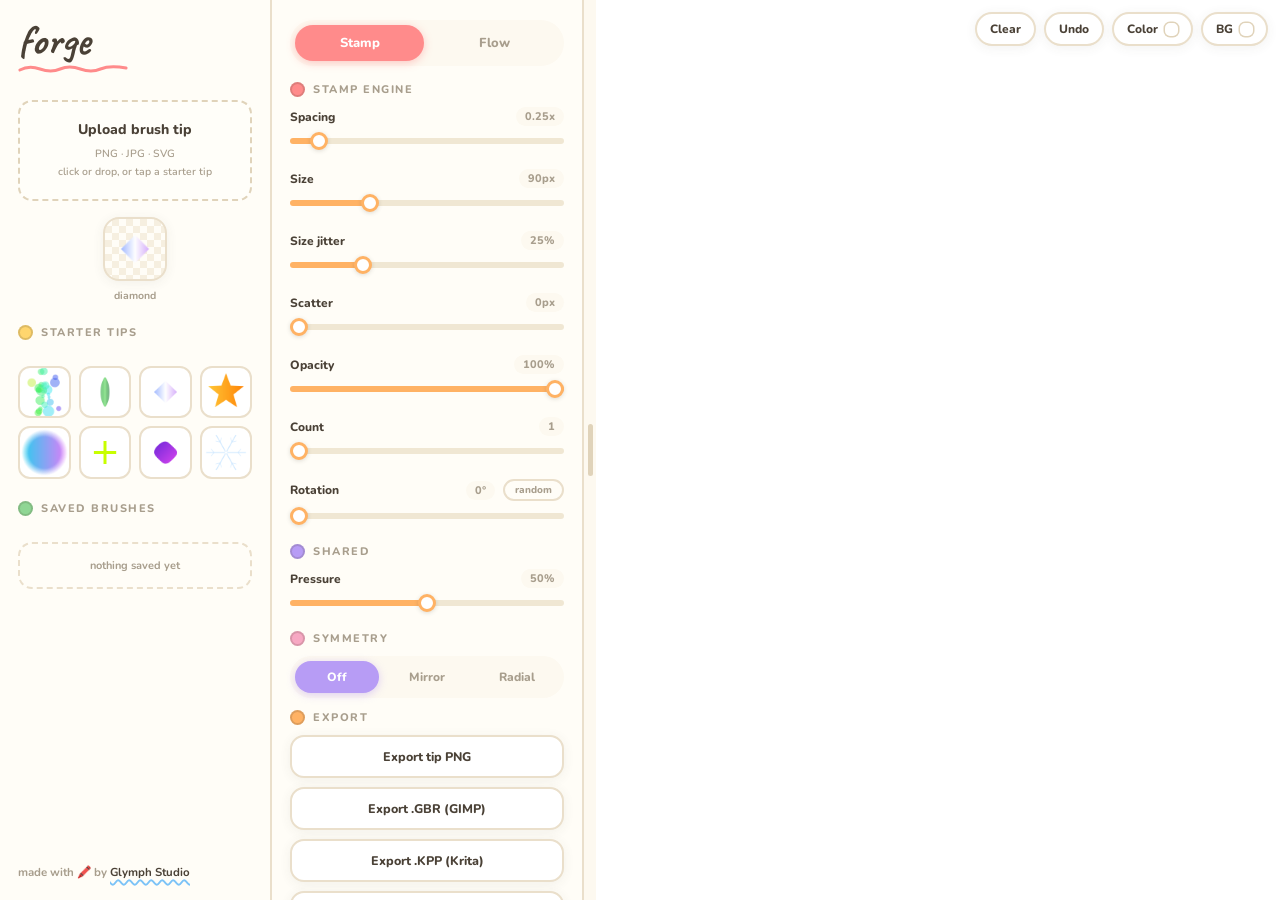
==== forge-standalone.html @ 31d6f494 "fix boot crash: two starter tips called linH with the wrong argument The diamond and star tips passe" ====
<!DOCTYPE html>
<html lang="en">
<head>
<meta charset="UTF-8">
<meta name="viewport" content="width=device-width, initial-scale=1.0">
<title>forge · turn images into brushes</title>
<meta name="description" content="Turn any image into a digital brush. Paint with its colors, test it live, export to GIMP and Krita.">
<link rel="icon" href="data:image/svg+xml,%3Csvg%20xmlns='http://www.w3.org/2000/svg'%20viewBox='0%200%2032%2032'%3E%3Crect%20width='32'%20height='32'%20rx='7'%20fill='%23ffd66e'/%3E%3Ctext%20x='16'%20y='23'%20font-family='Comic%20Sans%20MS,cursive'%20font-size='19'%20font-weight='bold'%20fill='%234a4136'%20text-anchor='middle'%3Ef%3C/text%3E%3C/svg%3E">
<link rel="preconnect" href="https://fonts.googleapis.com">
<link rel="preconnect" href="https://fonts.gstatic.com" crossorigin>
<link href="https://fonts.googleapis.com/css2?family=Caveat:wght@600;700&family=Nunito:wght@400;600;700;800&display=swap" rel="stylesheet">
<style>
/* ============================================================
   forge · style.css
   soft crayon on paper. rounded, wobbly, friendly.
   ============================================================ */

:root{
  --paper:  #fdf9f0;
  --panel:  #fffdf7;
  --line:   #eadfcb;
  --line2:  #e0d3ba;
  --ink:    #4a4136;
  --muted:  #a89e8d;

  --red:    #ff8b8b;
  --orange: #ffb264;
  --yellow: #ffd66e;
  --green:  #8fd694;
  --blue:   #7cc3f7;
  --purple: #b79cf5;
  --pink:   #f7a8c3;

  --radius: 14px;
  --shadow: 0 2px 12px rgba(74, 65, 54, .07);
}

*{ box-sizing:border-box; margin:0; padding:0; }

html{ height:100%; }

body{
  min-height:100%;
  background:var(--paper);
  color:var(--ink);
  font-family:'Nunito', ui-rounded, system-ui, -apple-system, sans-serif;
  font-size:14px;
  -webkit-font-smoothing:antialiased;
}

button{ font-family:inherit; background:none; border:none; color:inherit; cursor:pointer; }
input{ font-family:inherit; color:inherit; }

:focus-visible{ outline:2px dashed var(--red); outline-offset:2px; }

::-webkit-scrollbar{ width:10px; height:10px; }
::-webkit-scrollbar-track{ background:transparent; }
::-webkit-scrollbar-thumb{ background:var(--line2); border-radius:8px; border:2px solid var(--paper); }
::-webkit-scrollbar-thumb:hover{ background:var(--yellow); }

/* ~~~~~~~~~~~~~~~~ layout ~~~~~~~~~~~~~~~~ */

.app{
  display:flex;
  height:100vh;
  overflow:hidden;
}

.panel{ background:var(--panel); overflow-y:auto; }

.panel.left{
  flex:0 0 272px;
  padding:20px 18px;
  display:flex; flex-direction:column; gap:16px;
  border-right:2px solid var(--line);
}

.panel.mid{
  flex:0 0 312px;
  padding:20px 18px 28px;
  border-right:2px solid var(--line);
}

.panel.right{ flex:1; min-width:280px; overflow:hidden; padding:0; }

/* ~~~~~~~~~~~~~~~~ splitter (drag to resize canvas) ~~~~~~~~~~~~~~~~ */

.splitter{
  flex:0 0 12px;
  cursor:col-resize;
  background:var(--paper);
  display:flex; align-items:center; justify-content:center;
  touch-action:none;
  z-index:5;
}
.splitter span{
  width:5px; height:52px; border-radius:99px;
  background:var(--line2);
  transition:background .15s, height .15s;
}
.splitter:hover span, .splitter.dragging span{ background:var(--orange); height:74px; }
body.col-dragging{ cursor:col-resize; user-select:none; -webkit-user-select:none; }

/* ~~~~~~~~~~~~~~~~ wordmark ~~~~~~~~~~~~~~~~ */

.wordmark{
  font-family:'Caveat', 'Comic Sans MS', cursive;
  font-weight:700;
  font-size:42px;
  line-height:1;
  color:var(--ink);
  padding-bottom:10px;
}
.squiggle{ display:block; width:110px; height:10px; margin-top:2px; }

/* ~~~~~~~~~~~~~~~~ section labels ~~~~~~~~~~~~~~~~ */

.section-label{
  display:flex; align-items:center; gap:8px;
  font-size:11px; font-weight:800;
  letter-spacing:.14em; text-transform:uppercase;
  color:var(--muted);
  margin:6px 0 10px;
}
.section-label::before{
  content:"";
  width:11px; height:11px; border-radius:50%;
  border:2.5px solid rgba(74,65,54,.18);
  flex:none;
}
.dot-yellow::before{ background:var(--yellow); }
.dot-green::before{ background:var(--green); }
.dot-red::before{ background:var(--red); }
.dot-blue::before{ background:var(--blue); }
.dot-purple::before{ background:var(--purple); }
.dot-pink::before{ background:var(--pink); }
.dot-orange::before{ background:var(--orange); }

/* ~~~~~~~~~~~~~~~~ upload zone ~~~~~~~~~~~~~~~~ */

.upload-zone{
  border:2px dashed var(--line2);
  border-radius:var(--radius);
  background:#fffef9;
  padding:18px 12px;
  text-align:center;
  cursor:pointer;
  transition:border-color .15s, background .15s, transform .15s;
}
.upload-zone:hover{ border-color:var(--orange); background:#fff7ec; }
.upload-zone.dragover{ border-color:var(--red); background:#fff1ea; transform:scale(1.015); }
.uz-title{ display:block; font-weight:800; font-size:14px; }
.uz-sub{ display:block; font-size:10.5px; font-weight:600; color:var(--muted); margin-top:6px; line-height:1.7; }

/* ~~~~~~~~~~~~~~~~ tip preview ~~~~~~~~~~~~~~~~ */

.preview-block{ text-align:center; }
.tip-preview{
  width:64px; height:64px; margin:0 auto;
  border:2px solid var(--line);
  border-radius:16px;
  background:repeating-conic-gradient(#f6efe0 0% 25%, #fffdf7 0% 50%) 0 0 / 14px 14px;
  display:flex; align-items:center; justify-content:center;
  overflow:hidden;
  box-shadow:var(--shadow);
}
.tip-preview img{ width:100%; height:100%; object-fit:contain; }
.tip-name{ font-size:10.5px; font-weight:700; color:var(--muted); margin-top:7px; }

/* ~~~~~~~~~~~~~~~~ starter tips ~~~~~~~~~~~~~~~~ */

.tips-grid{ display:grid; grid-template-columns:repeat(4,1fr); gap:8px; }
.tip-thumb{
  border:2px solid var(--line);
  border-radius:12px;
  background:#fff;
  padding:0;
  aspect-ratio:1;
  overflow:hidden;
  transition:transform .15s, border-color .15s, box-shadow .15s;
}
.tip-thumb img{ width:100%; height:100%; display:block; pointer-events:none; }
.tip-thumb:hover{ transform:rotate(-3deg) scale(1.06); box-shadow:var(--shadow); }
.tip-thumb:nth-child(8n+1):hover{ border-color:var(--red); }
.tip-thumb:nth-child(8n+2):hover{ border-color:var(--orange); }
.tip-thumb:nth-child(8n+3):hover{ border-color:var(--yellow); }
.tip-thumb:nth-child(8n+4):hover{ border-color:var(--green); }
.tip-thumb:nth-child(8n+5):hover{ border-color:var(--blue); }
.tip-thumb:nth-child(8n+6):hover{ border-color:var(--purple); }
.tip-thumb:nth-child(8n+7):hover{ border-color:var(--pink); }
.tip-thumb:nth-child(8n+8):hover{ border-color:var(--red); }
.tip-thumb:active{ cursor:grabbing; transform:scale(.96); }

/* ~~~~~~~~~~~~~~~~ saved brushes ~~~~~~~~~~~~~~~~ */

.saved-list{ display:flex; flex-direction:column; gap:7px; }
.saved-list .empty{
  border:2px dashed var(--line);
  border-radius:var(--radius);
  padding:14px 10px;
  text-align:center;
  font-size:11px; font-weight:700; color:var(--muted);
}
.saved-row{
  display:flex; align-items:center; gap:4px;
  background:#fff;
  border:2px solid var(--line);
  border-radius:12px;
  padding:7px 9px;
}
.saved-row .name{
  flex:1; font-size:12px; font-weight:700;
  white-space:nowrap; overflow:hidden; text-overflow:ellipsis;
}
.icon-btn{ color:var(--muted); font-size:14px; line-height:1; padding:2px 4px; border-radius:6px; transition:color .15s; }
.icon-btn:hover{ color:var(--blue); }
.icon-btn svg{ display:block; }

/* ~~~~~~~~~~~~~~~~ credit ~~~~~~~~~~~~~~~~ */

.credit{
  margin-top:auto; padding-top:14px;
  font-size:11.5px; font-weight:700; color:var(--muted);
}
.credit a{ color:var(--ink); text-decoration:underline wavy var(--blue) 1.5px; text-underline-offset:3px; }
.credit a:hover{ color:var(--blue); }

/* ~~~~~~~~~~~~~~~~ sliders ~~~~~~~~~~~~~~~~ */

.group{ margin-bottom:6px; }
.row{ margin-bottom:14px; }
.row-top{
  display:flex; justify-content:space-between; align-items:center;
  font-size:12px; font-weight:800; color:var(--ink);
  margin-bottom:6px;
}
.row-top .val{
  font-size:11px; font-weight:800; color:var(--muted);
  background:var(--paper);
  border-radius:99px;
  padding:2px 9px;
}

input[type=range]{
  -webkit-appearance:none; appearance:none;
  width:100%; height:18px;
  background:transparent; cursor:pointer;
  --fill:50%;
}
input[type=range]::-webkit-slider-runnable-track{
  height:6px; border-radius:99px;
  background:linear-gradient(to right, var(--orange) var(--fill), #f0e7d3 var(--fill));
}
input[type=range]::-webkit-slider-thumb{
  -webkit-appearance:none; appearance:none;
  width:18px; height:18px; border-radius:50%;
  background:#fff;
  border:3px solid var(--orange);
  box-shadow:0 1px 4px rgba(74,65,54,.18);
  margin-top:-6px;
  transition:transform .1s;
}
input[type=range]::-webkit-slider-thumb:hover{ transform:scale(1.15); }
input[type=range]::-moz-range-track{ height:6px; border-radius:99px; background:#f0e7d3; }
input[type=range]::-moz-range-progress{ height:6px; border-radius:99px; background:var(--orange); }
input[type=range]::-moz-range-thumb{
  width:14px; height:14px; border-radius:50%;
  background:#fff; border:3px solid var(--orange);
  box-shadow:0 1px 4px rgba(74,65,54,.18);
}
input[type=range]:disabled{ opacity:.4; cursor:default; }

.mini-toggle{
  font-size:10px; font-weight:800;
  color:var(--muted);
  border:2px solid var(--line);
  border-radius:99px;
  padding:2px 10px;
  transition:all .15s;
}
.mini-toggle:hover{ border-color:var(--orange); color:var(--ink); }
.mini-toggle.active{ color:#fff; background:var(--orange); border-color:var(--orange); }

/* ~~~~~~~~~~~~~~~~ segmented controls ~~~~~~~~~~~~~~~~ */

.mode-seg{
  display:flex; gap:6px;
  background:var(--paper);
  border-radius:99px;
  padding:5px;
  margin-bottom:16px;
}
.mode-seg button{
  flex:1; padding:9px 0;
  font-size:13px; font-weight:800;
  color:var(--muted);
  border-radius:99px;
  transition:all .15s;
}
.mode-seg button.active[data-mode-btn="stamp"]{ background:var(--red); color:#fff; box-shadow:0 2px 8px rgba(255,139,139,.45); }
.mode-seg button.active[data-mode-btn="flow"]{ background:var(--blue); color:#fff; box-shadow:0 2px 8px rgba(124,195,247,.45); }
.mode-seg button:not(.active):hover{ color:var(--ink); }

.seg{ display:flex; gap:6px; background:var(--paper); border-radius:99px; padding:5px; margin-bottom:12px; }
.seg button{
  flex:1; padding:8px 0;
  font-size:12px; font-weight:800;
  color:var(--muted); border-radius:99px;
  transition:all .15s;
}
.seg button.active{ background:var(--purple); color:#fff; box-shadow:0 2px 8px rgba(183,156,245,.45); }
.seg button:not(.active):hover{ color:var(--ink); }

.mode-seg.mini{ margin:0; padding:3px; gap:3px; }
.mode-seg.mini button{ padding:6px 12px; font-size:11.5px; flex:none; }
.bar-spacer{ flex:1; }

/* ~~~~~~~~~~~~~~~~ buttons ~~~~~~~~~~~~~~~~ */

.btn{
  display:block; width:100%;
  background:#fff;
  border:2px solid var(--line);
  border-radius:var(--radius);
  color:var(--ink);
  font-size:12.5px; font-weight:800;
  padding:11px 12px;
  margin-bottom:9px;
  text-align:center;
  box-shadow:var(--shadow);
  transition:transform .12s, border-color .15s, background .15s;
}
.btn:hover{ transform:translateY(-1px); border-color:var(--yellow); background:#fffbee; }
.btn:active{ transform:translateY(0) scale(.985); }
.btn.primary{
  background:var(--blue);
  border-color:var(--blue);
  color:#fff;
  box-shadow:0 3px 12px rgba(124,195,247,.5);
}
.btn.primary:hover{ background:#5db4f5; border-color:#5db4f5; }

/* ~~~~~~~~~~~~~~~~ flow palette strip ~~~~~~~~~~~~~~~~ */

.palette-wrap{ margin-bottom:14px; }
.palette-strip{
  display:block; width:100%; height:14px;
  border-radius:99px;
  border:2px solid var(--line);
}
.palette-hint{ font-size:10.5px; font-weight:600; color:var(--muted); margin-top:7px; line-height:1.6; }

/* ~~~~~~~~~~~~~~~~ canvas ~~~~~~~~~~~~~~~~ */

.canvas-wrap{ position:relative; width:100%; height:100%; background:#ffffff; overflow:hidden; }
.canvas-wrap canvas{
  position:absolute; inset:0; width:100%; height:100%;
  touch-action:none;
  cursor:url("data:image/svg+xml,%3Csvg%20xmlns='http://www.w3.org/2000/svg'%20width='21'%20height='21'%3E%3Cpath%20d='M10.5%200v6.5M10.5%2014.5V21M0%2010.5h6.5M14.5%2010.5H21'%20stroke='%234a4136'%20stroke-width='1.4'%20stroke-linecap='round'/%3E%3Ccircle%20cx='10.5'%20cy='10.5'%20r='1.1'%20fill='%23ff8b8b'/%3E%3C/svg%3E") 10 10, crosshair;
}

.brush-ring{
  position:absolute;
  border:2px solid var(--blue);
  border-radius:50%;
  pointer-events:none;
  display:none;
  transform:translate(-50%,-50%);
  box-shadow:0 0 0 2px rgba(255,255,255,.55), inset 0 0 0 1px rgba(255,255,255,.55);
  z-index:3;
}

.canvas-topbar{
  position:absolute; top:12px; right:12px; left:12px;
  display:flex; align-items:center; gap:8px;
  flex-wrap:wrap;
  z-index:5;
  pointer-events:none;
}
.canvas-topbar > *{ pointer-events:auto; }

.tbtn{
  display:flex; align-items:center; gap:7px; position:relative;
  background:#fff;
  border:2px solid var(--line);
  border-radius:99px;
  color:var(--ink);
  font-size:12px; font-weight:800;
  padding:7px 13px;
  box-shadow:var(--shadow);
  transition:transform .12s, border-color .15s;
}
.tbtn:hover{ transform:translateY(-1px); border-color:var(--green); }
.tbtn .swatch{
  width:13px; height:13px;
  border-radius:5px;
  border:2px solid #fff;
  box-shadow:0 0 0 1.5px var(--line2);
  display:inline-block; background:#fff;
}
.tbtn input[type=color]{
  position:absolute; left:0; top:0; width:1px; height:1px;
  opacity:0; pointer-events:none; border:0; padding:0;
}

.toast{
  position:absolute; bottom:16px; left:50%;
  transform:translateX(-50%) translateY(4px);
  background:#e8f6e8;
  border:2px solid var(--green);
  color:#2f6b39;
  font-size:12px; font-weight:800;
  padding:9px 18px;
  border-radius:99px;
  box-shadow:var(--shadow);
  opacity:0;
  transition:opacity .25s, transform .25s;
  pointer-events:none;
  z-index:6;
  white-space:nowrap; max-width:92%;
  overflow:hidden; text-overflow:ellipsis;
}
.toast.show{ opacity:1; transform:translateX(-50%) translateY(0); }

/* ~~~~~~~~~~~~~~~~ share modal ~~~~~~~~~~~~~~~~ */

.modal-overlay{
  display:none; position:fixed; inset:0;
  background:rgba(74,65,54,.35);
  z-index:60;
  align-items:center; justify-content:center;
  padding:16px;
}
.modal-overlay.open{ display:flex; }
.modal{
  width:560px; max-width:100%;
  background:var(--panel);
  border:2px solid var(--line);
  border-radius:20px;
  padding:24px;
  box-shadow:0 18px 60px rgba(74,65,54,.25);
}
.modal-title{
  font-family:'Caveat','Comic Sans MS',cursive;
  font-size:30px; font-weight:700;
  margin-bottom:12px;
}
.modal input{
  width:100%;
  background:var(--paper);
  border:2px solid var(--line);
  border-radius:12px;
  font-size:12px; font-weight:600;
  padding:11px 12px;
  user-select:all;
}
.modal-hint{ font-size:11.5px; font-weight:600; color:var(--muted); margin-top:10px; line-height:1.7; }
.modal-actions{ display:flex; gap:9px; margin-top:14px; }
.modal-actions .btn{ margin-bottom:0; }

/* ~~~~~~~~~~~~~~~~ boot warning ~~~~~~~~~~~~~~~~ */

.boot-warning{
  display:none;
  position:fixed; left:50%; bottom:18px;
  transform:translateX(-50%);
  width:min(520px, calc(100vw - 32px));
  background:#fff4e5;
  border:2px solid var(--orange);
  border-radius:16px;
  color:#7a5230;
  font-size:12.5px; font-weight:700;
  line-height:1.7;
  padding:14px 18px;
  z-index:100;
  box-shadow:0 10px 30px rgba(74,65,54,.2);
}

/* ~~~~~~~~~~~~~~~~ mode / symmetry visibility ~~~~~~~~~~~~~~~~ */

.only-flow, .only-radial{ display:none; }
body[data-mode="flow"]  .only-stamp{ display:none; }
body[data-mode="flow"]  .only-flow{ display:block; }
body[data-sym="radial"] .only-radial{ display:block; }

.mode-seg.desktop-only{ display:flex; }
.mode-seg.mini{ display:none; }

/* ~~~~~~~~~~~~~~~~ phone + tablet ~~~~~~~~~~~~~~~~ */

@media (max-width: 960px){

  html, body{ overflow:auto; height:auto; }

  .app{
    display:flex; flex-direction:column;
    height:auto; overflow:visible;
  }

  /* canvas first, sticky, always reachable */
  .panel.right{
    order:1;
    position:sticky; top:0;
    height:54vh; min-height:320px;
    z-index:20;
    border-bottom:2px solid var(--line);
    background:var(--panel);
  }
  .splitter{ display:none; }
  .panel.left{ order:2; flex:none; width:auto; border-right:none; }
  .panel.mid{ order:3; flex:none; width:auto; border-right:none; border-top:2px solid var(--line); }

  .wordmark{ font-size:34px; padding-bottom:8px; }
  .credit{ margin-top:6px; padding:18px 0 6px; }

  .mode-seg.mini{ display:flex; }

  .tips-grid{ grid-template-columns:repeat(8, 1fr); }
  .tips-grid .tip-thumb:nth-child(n+9){ display:none; }

  .canvas-topbar{ left:10px; right:10px; top:10px; gap:6px; }
  .tbtn{ padding:6px 11px; font-size:11.5px; }
  .mode-seg.mini button{ padding:5px 10px; font-size:11px; }
}

@media (max-width: 480px){
  .tips-grid{ grid-template-columns:repeat(4, 1fr); }
  .tips-grid .tip-thumb:nth-child(n+9){ display:block; }
  .tbtn{ padding:6px 9px; }
  .tbtn .swatch{ width:11px; height:11px; }
}

/* phones: sticky canvas + scrolling tools underneath.
   drag from the little handle between the panels to make
   the canvas wider or narrower on desktop. */
/

</style>
</head>
<body data-mode="stamp" data-sym="off">

<div class="app" id="app">

  <!-- ~~~~~~~~~~ left: source material ~~~~~~~~~~ -->
  <aside class="panel left">
    <header class="wordmark">
      forge
      <svg class="squiggle" viewBox="0 0 120 10" preserveAspectRatio="none" aria-hidden="true">
        <path d="M2 6 Q 12 1, 24 5 T 46 5 T 68 5 T 90 5 T 118 4" fill="none" stroke="var(--red)" stroke-width="3" stroke-linecap="round"/>
      </svg>
    </header>

    <div class="upload-zone" id="uploadZone" role="button" tabindex="0" aria-label="Upload brush tip image">
      <span class="uz-title">Upload brush tip</span>
      <span class="uz-sub">PNG · JPG · SVG<br>click or drop, or tap a starter tip</span>
    </div>
    <input type="file" id="fileInput" accept=".png,.jpg,.jpeg,.svg,image/png,image/jpeg,image/svg+xml" hidden>

    <div class="preview-block">
      <div class="tip-preview"><img id="tipPreviewImg" alt="brush tip preview"></div>
      <div class="tip-name" id="tipNameLabel">no tip yet</div>
    </div>

    <div class="section-label dot-yellow">Starter tips</div>
    <div class="tips-grid" id="tipsGrid"></div>

    <div class="section-label dot-green">Saved brushes</div>
    <div class="saved-list" id="savedList"></div>

    <footer class="credit">
      made with <span aria-hidden="true">🖍️</span> by
      <a href="https://github.com/Glymph-Studio" target="_blank" rel="noopener">Glymph Studio</a>
    </footer>
  </aside>

  <!-- ~~~~~~~~~~ middle: brush settings ~~~~~~~~~~ -->
  <section class="panel mid">
    <div class="mode-seg" role="group" aria-label="Brush mode">
      <button data-mode-btn="stamp" class="active">Stamp</button>
      <button data-mode-btn="flow">Flow</button>
    </div>

    <div class="section-label dot-red only-stamp">Stamp engine</div>
    <div id="groupStamp" class="group only-stamp"></div>

    <div class="only-flow">
      <div class="section-label dot-blue">Flow engine</div>
      <div class="palette-wrap">
        <canvas id="paletteStrip" class="palette-strip" width="256" height="12"></canvas>
        <div class="palette-hint">colors from your tip, in order, smeared as you draw</div>
      </div>
      <div id="groupFlow" class="group"></div>
    </div>

    <div class="section-label dot-purple">Shared</div>
    <div id="groupShared" class="group"></div>

    <div class="section-label dot-pink">Symmetry</div>
    <div class="seg sym-seg" role="group" aria-label="Symmetry">
      <button data-sym="off" class="active">Off</button>
      <button data-sym="mirror">Mirror</button>
      <button data-sym="radial">Radial</button>
    </div>
    <div id="groupRadial" class="group only-radial"></div>

    <div class="section-label dot-orange">Export</div>
    <button class="btn" id="exportTipPng">Export tip PNG</button>
    <button class="btn" id="exportGbr">Export .GBR (GIMP)</button>
    <button class="btn" id="exportKpp">Export .KPP (Krita)</button>
    <button class="btn" id="exportCanvasPng">Export canvas PNG</button>

    <button class="btn primary" id="shareBtn">Share this brush ↗</button>
  </section>

  <!-- ~~~~~~~~~~ drag to resize the canvas ~~~~~~~~~~ -->
  <div class="splitter" id="splitter" title="Drag to resize the canvas" aria-hidden="true"><span></span></div>

  <!-- ~~~~~~~~~~ right: the canvas ~~~~~~~~~~ -->
  <section class="panel right" id="canvasPanel">
    <div class="canvas-wrap" id="canvasWrap">
      <canvas id="canvas"></canvas>
      <div class="brush-ring" id="brushRing"></div>

      <div class="canvas-topbar">
        <div class="mode-seg mini" role="group" aria-label="Brush mode">
          <button data-mode-btn="stamp" class="active">Stamp</button>
          <button data-mode-btn="flow">Flow</button>
        </div>
        <span class="bar-spacer"></span>
        <button class="tbtn" id="clearBtn" title="Wipe the canvas">Clear</button>
        <button class="tbtn" id="undoBtn" title="Undo (Ctrl+Z)">Undo</button>
        <label class="tbtn" title="Stamp tint color">
          Color<span class="swatch" id="colorSwatch"></span>
          <input type="color" id="colorInput" value="#ffffff">
        </label>
        <label class="tbtn" title="Canvas background">
          BG<span class="swatch" id="bgSwatch"></span>
          <input type="color" id="bgInput" value="#ffffff">
        </label>
      </div>

      <div class="toast" id="toast"></div>
    </div>
  </section>

</div>

<!-- ~~~~~~~~~~ share modal ~~~~~~~~~~ -->
<div class="modal-overlay" id="shareModal">
  <div class="modal">
    <div class="modal-title">Share this brush</div>
    <input type="text" id="shareUrlInput" readonly spellcheck="false">
    <div class="modal-hint">The whole brush, tip image and settings included, lives inside this link. Anyone who opens it gets your brush. No account, no upload.</div>
    <div class="modal-actions">
      <button class="btn primary" id="shareCopyBtn">Copy link</button>
      <button class="btn" id="shareCloseBtn">Close</button>
    </div>
  </div>
</div>

<!-- shown only if the scripts below fail to load (sandboxed previews block them) -->
<div class="boot-warning" id="bootWarning">
  forge could not fully load here. If you are viewing a locked preview, download the
  folder and open <b>index.html</b> in your browser, or serve it with
  <b>python3 -m http.server</b>.
</div>
<noscript>
  <div class="boot-warning">forge needs JavaScript to draw. Please enable it and reload.</div>
</noscript>

<script>
window.__forgeError = null;
window.addEventListener('error', function (e) {
  if (!window.__forgeError) {
    window.__forgeError = (e.message || 'unknown error') +
      (e.filename ? '  (' + e.filename.split('/').pop() + ':' + (e.lineno || '?') + ')' : '');
  }
});
</script>
<script>
/* ~~~ js/state.js ~~~ */
/* ============================================================
   forge · state.js · shared state + tiny helpers
   ============================================================ */

window.Forge = window.Forge || {};

Forge.state = {
  mode: 'stamp',

  // stamp engine
  spacing: 0.25,        // ratio of tip size
  size: 90,             // px
  sizeJitter: 0.25,     // 0 to 1
  scatter: 0,           // px (stamp)
  rotation: 0,          // degrees
  rotationRandom: false,
  opacity: 1.0,
  count: 1,

  // flow engine
  flowSize: 64,         // px (smear dot size)
  flowSpeed: 1.0,       // color cycle speed per px traveled
  smoothing: 0.85,      // lerp between sampled colors
  flowScatter: 0,       // px (flow)
  flowOpacity: 0.9,

  // shared
  pressureSens: 0.5,    // how much speed affects size and opacity
  symmetryMode: 'off',  // off | mirror | radial
  symmetryCount: 6,

  // runtime
  color: '#ffffff',     // stamp tint (multiply)
  bg: '#ffffff',        // paper white
  tipName: 'diamond',
  tipCanvas: null,      // normalized 256x256 canvas
  MAX_SPEED: 3.0        // px/ms treated as full speed
};

Forge.clamp = (v, a, b) => Math.min(b, Math.max(a, v));
Forge.lerp  = (a, b, t) => a + (b - a) * t;

Forge.slug = s =>
  String(s || 'brush').toLowerCase().replace(/[^a-z0-9]+/g, '-').replace(/^-+|-+$/g, '') || 'brush';

</script>
<script>
/* ~~~ js/starter-tips.js ~~~ */
/* ============================================================
   forge · starter-tips.js · eight tips drawn in code
   Each is a 128x128 canvas. Colors are laid out so Flow mode has
   interesting palettes out of the box.
   ============================================================ */

Forge.StarterTips = (function () {
  const S = 128, C = 64;
  const tips = [];

  function make(id, name, draw) {
    const c = document.createElement('canvas');
    c.width = S; c.height = S;
    const x = c.getContext('2d');
    draw(x);
    tips.push({ id, name, canvas: c });
  }

  function linH(x, stops) {
    if (!x || typeof x.createLinearGradient !== 'function') {
      console.warn('linH got a bad context, using a flat color instead');
      return '#ffd66e';
    }
    const grad = x.createLinearGradient(0, 0, S, 0);
    for (const [o, col] of stops) grad.addColorStop(o, col);
    return grad;
  }

  /* splat · 20 to 35 random circles (r 2 to 15) within 60px of center, half opacity.
     Hue follows x-position so the flow palette sweeps through the spectrum. */
  make('splat', 'Splatter', x => {
    const n = 20 + Math.floor(Math.random() * 16);
    for (let i = 0; i < n; i++) {
      const a = Math.random() * Math.PI * 2;
      const rr = Math.random() * 60;
      const px = C + Math.cos(a) * rr;
      const py = C + Math.sin(a) * rr;
      x.globalAlpha = 0.5;
      x.fillStyle = `hsl(${Math.round((px / S) * 320)} 85% 60%)`;
      x.beginPath();
      x.arc(px, py, 2 + Math.random() * 13, 0, Math.PI * 2);
      x.fill();
    }
    x.globalAlpha = 1;
  });

  /* leaf · 30x80 ellipse, pointed via beziers, transparency gradient center to edge */
  make('leaf', 'Leaf', x => {
    const g = x.createLinearGradient(C - 15, 0, C + 15, 0);
    g.addColorStop(0,   'rgba(46,160,67,0.55)');
    g.addColorStop(0.5, 'rgba(130,225,130,0.95)');
    g.addColorStop(1,   'rgba(20,110,50,0.55)');
    x.fillStyle = g;
    x.beginPath();
    x.moveTo(C, 24);
    x.bezierCurveTo(C + 16, 40, C + 16, 88, C, 104);
    x.bezierCurveTo(C - 16, 88, C - 16, 40, C, 24);
    x.fill();
    x.strokeStyle = 'rgba(255,255,255,0.25)';
    x.lineWidth = 1.5;
    x.beginPath(); x.moveTo(C, 30); x.lineTo(C, 98); x.stroke();
  });

  /* diamond · rotated square, 60px across, blue to white to purple */
  make('diamond', 'Diamond', x => {
    x.fillStyle = linH(x, [[0, '#3b6cff'], [0.5, '#ffffff'], [1, '#a855f7']]);
    x.beginPath();
    x.moveTo(C, C - 30); x.lineTo(C + 30, C);
    x.lineTo(C, C + 30); x.lineTo(C - 30, C);
    x.closePath(); x.fill();
  });

  /* star · 5 point, 50px outer radius, amber */
  make('star', 'Star', x => {
    x.fillStyle = linH(x, [[0, '#ffd23f'], [1, '#ff7a00']]);
    const outer = 50, inner = 21;
    x.beginPath();
    for (let i = 0; i < 10; i++) {
      const r = i % 2 === 0 ? outer : inner;
      const a = -Math.PI / 2 + i * Math.PI / 5;
      const px = C + Math.cos(a) * r, py = C + Math.sin(a) * r;
      i === 0 ? x.moveTo(px, py) : x.lineTo(px, py);
    }
    x.closePath(); x.fill();
  });

  /* circle · soft center fading to 0 opacity at 60px radius, teal to pink */
  make('circle', 'Soft Circle', x => {
    x.fillStyle = linH(x, [[0, '#22d3ee'], [1, '#e879f9']]);
    x.beginPath(); x.arc(C, C, 60, 0, Math.PI * 2); x.fill();
    x.globalCompositeOperation = 'destination-in';
    const m = x.createRadialGradient(C, C, 18, C, C, 60);
    m.addColorStop(0, 'rgba(0,0,0,1)');
    m.addColorStop(0.55, 'rgba(0,0,0,1)');
    m.addColorStop(1, 'rgba(0,0,0,0)');
    x.fillStyle = m;
    x.beginPath(); x.arc(C, C, 60, 0, Math.PI * 2); x.fill();
    x.globalCompositeOperation = 'source-over';
  });

  /* cross · two 8px thick bars, 60px long, brand lime */
  make('cross', 'Cross Mark', x => {
    x.fillStyle = '#c8ff00';
    x.fillRect(C - 30, C - 4, 60, 8);
    x.fillRect(C - 4, C - 30, 8, 60);
  });

  /* blob · organic closed bezier, roughly 70px across, indigo to magenta */
  make('blob', 'Ink Blob', x => {
    const radii = [34, 28, 36, 27, 33, 30, 35, 26];
    const n = radii.length;
    const pts = radii.map((r, i) => {
      const a = (i / n) * Math.PI * 2;
      return [C + Math.cos(a) * r, C + Math.sin(a) * r * 0.92];
    });
    const g = x.createLinearGradient(C - 30, C - 30, C + 30, C + 30);
    g.addColorStop(0, '#6d28d9');
    g.addColorStop(1, '#d946ef');
    x.fillStyle = g;
    x.beginPath();
    const mx = (pts[n - 1][0] + pts[0][0]) / 2, my = (pts[n - 1][1] + pts[0][1]) / 2;
    x.moveTo(mx, my);
    for (let i = 0; i < n; i++) {
      const p = pts[i], q = pts[(i + 1) % n];
      x.quadraticCurveTo(p[0], p[1], (p[0] + q[0]) / 2, (p[1] + q[1]) / 2);
    }
    x.closePath(); x.fill();
  });

  /* crystal · six thin lines radiating from center, small snowflake branches */
  make('crystal', 'Crystal', x => {
    x.strokeStyle = '#cfe8ff';
    x.lineCap = 'round';
    for (let i = 0; i < 6; i++) {
      const a = i * Math.PI / 3;
      const dx = Math.cos(a), dy = Math.sin(a);
      const len = 52;
      x.lineWidth = 2.5;
      x.beginPath(); x.moveTo(C, C); x.lineTo(C + dx * len, C + dy * len); x.stroke();
      x.lineWidth = 1.4;
      const bx = C + dx * len * 0.6, by = C + dy * len * 0.6;
      for (const s of [-1, 1]) {
        const ba = a + s * Math.PI / 4;
        x.beginPath();
        x.moveTo(bx, by);
        x.lineTo(bx + Math.cos(ba) * 12, by + Math.sin(ba) * 12);
        x.stroke();
      }
    }
    x.fillStyle = '#ffffff';
    x.beginPath(); x.arc(C, C, 3, 0, Math.PI * 2); x.fill();
  });

  return {
    all: () => tips,
    get: id => tips.find(t => t.id === id)
  };
})();

</script>
<script>
/* ~~~ js/flow-mode.js ~~~ */
/* ============================================================
   FORGE — flow-mode.js — THE HEADLINE FEATURE
   The image is the palette. Colors are sampled in sequence from
   the brush tip and smeared along the stroke as you draw — like
   dragging wet paint made of the image's pigments.
   ============================================================ */

Forge.Flow = {
  palette: [],        // [{r,g,b,a}] × 256, in image order
  strokeDistance: 0,  // total px traveled since stroke began
  traveled: 0,        // sub-px accumulator (one dot per px)

  /* ----------------------------------------------------------
     4.1 — Color sampling (runs once on image load / mode switch)
     Scan horizontally across the vertical center of the image.
     If a sample lands on transparency, hunt up/down that column
     for the nearest opaque pixel so wide/tall images still give
     a full-bleed palette. Falls back to a grid scan, then to a
     built-in gradient so Flow mode NEVER strobes out empty.
     ---------------------------------------------------------- */
  samplePalette(tipCanvas) {
    const w = tipCanvas.width, h = tipCanvas.height;
    const data = tipCanvas.getContext('2d').getImageData(0, 0, w, h).data;
    const N = 256, y = (h / 2) | 0;
    const out = [];

    for (let i = 0; i < N; i++) {
      const x = Math.min(w - 1, Math.floor((i / N) * w));
      const c = this._pickOpaque(data, w, h, x, y);
      if (c) out.push(c);
    }

    if (out.length < 16) {
      // column fallback failed (very sparse tip) → grid scan
      out.length = 0;
      const G = 48;
      for (let gy = 0; gy < G; gy++) {
        for (let gx = 0; gx < G; gx++) {
          const x = Math.min(w - 1, Math.floor((gx / G) * w));
          const yy = Math.min(h - 1, Math.floor((gy / G) * h));
          const c = this._at(data, w, x, yy);
          if (c && c.a >= 10) out.push(c);
        }
      }
    }

    if (out.length < 2) {
      // absolute fallback: lime → white → violet
      out.length = 0;
      for (let i = 0; i < 256; i++) {
        const t = i / 255;
        let r, g, b;
        if (t < 0.5) {
          const k = t * 2;
          r = Forge.lerp(200, 255, k); g = 255; b = Forge.lerp(0, 255, k);
        } else {
          const k = (t - 0.5) * 2;
          r = Forge.lerp(255, 168, k); g = Forge.lerp(255, 85, k); b = Forge.lerp(255, 247, k);
        }
        out.push({ r: Math.round(r), g: Math.round(g), b: Math.round(b), a: 255 });
      }
    }

    this.palette = out;
    return out;
  },

  _at(data, w, x, y) {
    const i = (y * w + x) * 4;
    return { r: data[i], g: data[i + 1], b: data[i + 2], a: data[i + 3] };
  },

  _pickOpaque(data, w, h, x, y) {
    let c = this._at(data, w, x, y);
    if (c.a >= 10) return c;
    const maxR = (h / 2) | 0;
    for (let r = 1; r <= maxR; r++) {
      if (y - r >= 0) { c = this._at(data, w, x, y - r); if (c.a >= 10) return c; }
      if (y + r <  h) { c = this._at(data, w, x, y + r); if (c.a >= 10) return c; }
    }
    return null;
  },

  resetStroke() {
    this.strokeDistance = 0;
    this.traveled = 0;
  },

  /* Color at a given distance along the stroke.
     paletteT = (strokeDistance * flowSpeed) % palette.length
     Smoothing lerps between adjacent palette entries — without it
     the stroke strobes; with it you get a wet-paint gradient. */
  colorAt(sd) {
    const S = Forge.state, pal = this.palette;
    if (!pal.length) return { r: 255, g: 255, b: 255, a: 255 };
    const paletteT = (sd * S.flowSpeed) % pal.length;
    const i0 = Math.floor(paletteT);
    const i1 = (i0 + 1) % pal.length;
    const t = paletteT - i0;
    const k = S.smoothing * t;                 // smoothing × t
    const a = pal[i0], b = pal[i1];
    return {
      r: Math.round(Forge.lerp(a.r, b.r, k)),
      g: Math.round(Forge.lerp(a.g, b.g, k)),
      b: Math.round(Forge.lerp(a.b, b.b, k)),
      a: Forge.lerp(a.a, b.a, k)
    };
  },

  /* ----------------------------------------------------------
     4.2 — Drawing loop. Advances along the segment one px at a
     time, drawing a soft radial dot at the interpolated position
     with the palette color at that exact distance. `wrapper`
     re-draws each dot under every symmetry transform.
     ---------------------------------------------------------- */
  step(from, to, wrapper) {
    const seg = Math.hypot(to.x - from.x, to.y - from.y);
    if (seg <= 0 || !this.palette.length) return;

    this.traveled += seg;
    let consumed = 0;

    while (this.traveled >= 1) {
      this.traveled -= 1;
      consumed += 1;

      const cc = Math.min(consumed, seg);
      const t = cc / seg;
      const pos = {
        x: from.x + (to.x - from.x) * t,
        y: from.y + (to.y - from.y) * t
      };
      const col = this.colorAt(this.strokeDistance + consumed);
      const ctx = Forge.Engine.context();
      wrapper(() => this.drawDot(ctx, pos, col));

      if (consumed >= seg) break; // remainder carries into next segment
    }

    this.strokeDistance += seg;
  },

  /* Soft round smear dot — hard color center bleeding to nothing. */
  drawDot(ctx, pos, color) {
    const S = Forge.state;
    const pressure = Forge.Engine.pressure();
    const r = (S.flowSize / 2) * pressure;
    if (r < 0.4) return;

    const ox = (Math.random() * 2 - 1) * S.flowScatter;
    const oy = (Math.random() * 2 - 1) * S.flowScatter;
    const x = pos.x + ox, y = pos.y + oy;
    const alpha = Forge.clamp(S.flowOpacity * (color.a / 255), 0, 1);

    const grad = ctx.createRadialGradient(x, y, 0, x, y, r);
    grad.addColorStop(0, `rgba(${color.r},${color.g},${color.b},${alpha})`);
    grad.addColorStop(1, `rgba(${color.r},${color.g},${color.b},0)`);

    ctx.beginPath();
    ctx.arc(x, y, r, 0, Math.PI * 2);
    ctx.fillStyle = grad;
    ctx.fill();
  }
};

</script>
<script>
/* ~~~ js/brush-engine.js ~~~ */
/* ============================================================
   FORGE — brush-engine.js
   Canvas manager · STAMP engine · symmetry · undo · pointer I/O
   Pointer Events only (mouse / touch / stylus).
   ============================================================ */

Forge.Engine = (function () {
  const S = () => Forge.state;
  const clamp = Forge.clamp;

  let canvas, ctx, wrap, ring;
  let dpr = 1, cssW = 0, cssH = 0;
  let drawing = false;
  let lastPos = null;        // last pointer position (css px)
  let lastPointer = null;    // for the ring, even when not drawing
  let spacingCarry = 0;      // px left until the next stamp
  let speed = 0;             // smoothed pointer speed, px/ms
  let lastMoveTime = 0;
  let history = [];
  const MAX_HISTORY = 20;
  const tinted = document.createElement('canvas'); // color-multiplied tip
  let tintedValid = false;
  let ready = false;

  /* ---------------- setup ---------------- */

  function attach(canvasEl, wrapEl, ringEl) {
    canvas = canvasEl; wrap = wrapEl; ring = ringEl;
    ctx = canvas.getContext('2d', { willReadFrequently: true });

    canvas.addEventListener('pointerdown', onDown);
    canvas.addEventListener('pointermove', onMove);
    canvas.addEventListener('pointerup', onUp);
    canvas.addEventListener('pointercancel', onUp);
    canvas.addEventListener('pointerenter', () => { if (lastPointer) placeRing(lastPointer); });
    canvas.addEventListener('pointerleave', () => { if (ring) ring.style.display = 'none'; });
    canvas.addEventListener('contextmenu', e => e.preventDefault());

    if (window.ResizeObserver) new ResizeObserver(() => resize()).observe(wrap);
    window.addEventListener('resize', resize);

    resize();
    ready = true;
  }

  function resize() {
    if (!wrap || !canvas) return;
    const r = wrap.getBoundingClientRect();
    const w = Math.max(1, Math.floor(r.width));
    const h = Math.max(1, Math.floor(r.height));
    dpr = Math.min(2, window.devicePixelRatio || 1);

    // preserve existing art across resizes
    let prev = null;
    if (canvas.width > 1 && canvas.height > 1) {
      prev = document.createElement('canvas');
      prev.width = canvas.width; prev.height = canvas.height;
      prev.getContext('2d').drawImage(canvas, 0, 0);
    }

    canvas.width = Math.floor(w * dpr);
    canvas.height = Math.floor(h * dpr);
    cssW = w; cssH = h;
    ctx.setTransform(dpr, 0, 0, dpr, 0, 0);
    if (prev) ctx.drawImage(prev, 0, 0, w, h);
  }

  /* ---------------- pointer I/O ---------------- */

  function pos(e) {
    const r = canvas.getBoundingClientRect();
    return { x: e.clientX - r.left, y: e.clientY - r.top };
  }

  function onDown(e) {
    if (!e.isPrimary) return;
    if (e.pointerType === 'mouse' && e.button !== 0) return;
    e.preventDefault();
    try { canvas.setPointerCapture(e.pointerId); } catch (_) {}

    const p = pos(e);
    lastPointer = p; placeRing(p);
    drawing = true;
    lastPos = p;
    speed = 0;
    lastMoveTime = e.timeStamp;
    pushHistory(); // pre-stroke snapshot

    if (S().mode === 'stamp') {
      stampAt(p);
      spacingCarry = stampSpacing();
    } else {
      Forge.Flow.resetStroke();
      withSymmetry(() => Forge.Flow.drawDot(ctx, p, Forge.Flow.colorAt(0)));
    }
  }

  function onMove(e) {
    const p = pos(e);
    lastPointer = p; placeRing(p);
    if (!drawing) return;

    const dt = Math.max(1, e.timeStamp - lastMoveTime);
    const d = Math.hypot(p.x - lastPos.x, p.y - lastPos.y);
    speed = speed * 0.6 + (d / dt) * 0.4; // smoothed px/ms
    lastMoveTime = e.timeStamp;

    if (S().mode === 'stamp') stampSegment(lastPos, p);
    else Forge.Flow.step(lastPos, p, fn => withSymmetry(fn));

    lastPos = p;
  }

  function onUp(e) {
    drawing = false;
    try { canvas.releasePointerCapture(e.pointerId); } catch (_) {}
  }

  /* ---------------- pressure simulation ---------------- */

  function pressure() {
    // 1 at rest → drops toward 0 as pointer speed approaches MAX_SPEED
    return 1 - S().pressureSens * clamp(speed / S().MAX_SPEED, 0, 1);
  }

  /* ---------------- symmetry ----------------
     Every draw call is re-run under each transform, same frame. */
  function withSymmetry(fn) {
    const st = S();
    if (st.symmetryMode === 'off') { fn(); return; }

    if (st.symmetryMode === 'mirror') {
      fn();
      ctx.save();
      ctx.translate(cssW, 0); ctx.scale(-1, 1);
      fn();
      ctx.restore();
      return;
    }

    // radial — N copies rotated around canvas center
    const n = Math.max(2, Math.round(st.symmetryCount));
    for (let i = 0; i < n; i++) {
      ctx.save();
      if (i > 0) {
        ctx.translate(cssW / 2, cssH / 2);
        ctx.rotate((360 / n) * i * Math.PI / 180);
        ctx.translate(-cssW / 2, -cssH / 2);
      }
      fn();
      ctx.restore();
    }
  }

  /* ---------------- STAMP ENGINE ---------------- */

  function stampSpacing() {
    return Math.max(0.5, S().spacing * S().size);
  }

  function stampSegment(from, to) {
    const dx = to.x - from.x, dy = to.y - from.y;
    const seg = Math.hypot(dx, dy);
    if (seg <= 0) return;

    const spacing = stampSpacing();
    let need = spacingCarry > 0 ? spacingCarry : spacing;
    let d = 0;

    while (d + need <= seg) {
      d += need;
      const t = d / seg;
      stampAt({ x: from.x + dx * t, y: from.y + dy * t });
      need = spacing;
    }
    spacingCarry = need - (seg - d);
  }

  function stampAt(pos) {
    withSymmetry(() => {
      for (let i = 0; i < Math.max(1, Math.round(S().count)); i++) stampOnce(pos);
    });
  }

  function stampOnce(pos) {
    const st = S();
    const pressure = Forge.Engine.pressure();

    const angle = st.rotationRandom ? Math.random() * 360 : st.rotation;
    const scale = Math.max(1, (st.size + (Math.random() * 2 - 1) * st.sizeJitter * st.size) * pressure);
    const alpha = clamp(st.opacity * (0.5 + pressure * 0.5), 0, 1);

    const ox = (Math.random() * 2 - 1) * st.scatter;
    const oy = (Math.random() * 2 - 1) * st.scatter;

    ctx.save();
    ctx.globalAlpha = alpha;
    ctx.translate(pos.x + ox, pos.y + oy);
    ctx.rotate(angle * Math.PI / 180);
    ctx.drawImage(tipSource(), -scale / 2, -scale / 2, scale, scale);
    ctx.restore();
  }

  function tipSource() {
    const st = S();
    return (tintedValid && st.color && st.color.toLowerCase() !== '#ffffff') ? tinted : st.tipCanvas;
  }

  /* COLOR swatch tints the tip (multiply keeps shading, white = no-op). */
  function rebuildTintedTip() {
    const st = S();
    if (!st.tipCanvas) return;
    tinted.width = st.tipCanvas.width;
    tinted.height = st.tipCanvas.height;
    const t = tinted.getContext('2d');
    t.clearRect(0, 0, tinted.width, tinted.height);
    t.drawImage(st.tipCanvas, 0, 0);
    t.globalCompositeOperation = 'multiply';
    t.fillStyle = st.color || '#ffffff';
    t.fillRect(0, 0, tinted.width, tinted.height);
    t.globalCompositeOperation = 'destination-in';
    t.drawImage(st.tipCanvas, 0, 0);
    t.globalCompositeOperation = 'source-over';
    tintedValid = true;
  }

  /* ---------------- brush ring ---------------- */

  function placeRing(p) {
    if (!ring) return;
    ring.style.display = 'block';
    ring.style.left = p.x + 'px';
    ring.style.top = p.y + 'px';
  }

  function updateRing() {
    if (!ring) return;
    const sz = S().mode === 'stamp' ? S().size : S().flowSize;
    ring.style.width = sz + 'px';
    ring.style.height = sz + 'px';
  }

  /* ---------------- undo ---------------- */

  function pushHistory() {
    let im;
    try { im = ctx.getImageData(0, 0, canvas.width, canvas.height); }
    catch (_) { return; }
    history.push(im);
    historyBytes += im.data.length;
    while (history.length > MAX_HISTORY ||
           (history.length > 1 && historyBytes > HISTORY_BUDGET)) {
      historyBytes -= history.shift().data.length;
    }
  }

  function undo() {
    if (!ready) return;
    const im = history.pop();
    ctx.save();
    ctx.setTransform(1, 0, 0, 1, 0, 0);
    if (im) ctx.putImageData(im, 0, 0);
    else ctx.clearRect(0, 0, canvas.width, canvas.height);
    ctx.restore();
  }

  function clearCanvas() {
    if (!ready) return;
    pushHistory(); // so Ctrl+Z brings it back
    ctx.save();
    ctx.setTransform(1, 0, 0, 1, 0, 0);
    ctx.clearRect(0, 0, canvas.width, canvas.height);
    ctx.restore();
  }

  /* ---------------- public API ---------------- */

  return {
    attach, resize, undo, clear: clearCanvas,
    updateRing, rebuildTintedTip, pressure,
    context: () => ctx,
    canvasEl: () => canvas,
    ready: () => ready
  };
})();

</script>
<script>
/* ~~~ js/export.js ~~~ */
/* ============================================================
   FORGE — export.js — PNG tip · GIMP .GBR · Krita .KPP · canvas
   ============================================================ */

Forge.Export = {
  download(blob, name) {
    const a = document.createElement('a');
    const url = URL.createObjectURL(blob);
    a.href = url;
    a.download = name;
    document.body.appendChild(a);
    a.click();
    a.remove();
    setTimeout(() => URL.revokeObjectURL(url), 5000);
  },

  slug() { return Forge.slug(Forge.state.tipName); },

  /* Tip resampled to 128×128 — the interchange size for GBR/KPP. */
  tip128() {
    const c = document.createElement('canvas');
    c.width = 128; c.height = 128;
    c.getContext('2d').drawImage(Forge.state.tipCanvas, 0, 0, 128, 128);
    return c;
  },

  guard() {
    if (!Forge.state.tipCanvas) { Forge.UI.toast('Load a brush tip first'); return false; }
    return true;
  },

  /* ---------------- 8.1 PNG brush tip ---------------- */

  exportTipPNG() {
    if (!this.guard()) return;
    this.tip128().toBlob(blob => {
      if (!blob) { Forge.UI.toast('PNG export failed'); return; }
      this.download(blob, this.slug() + '-brush-tip.png');
      Forge.UI.toast('Brush tip PNG exported');
    }, 'image/png');
  },

  /* ---------------- 8.2 GIMP .gbr — v2 binary, big-endian ----------------
     Built with DataView against GIMP's own spec (devel-docs/gbr.txt):
       [0-3]   header_size  = 28 + name_len + 1
       [4-7]   version      = 2
       [8-11]  width        = 128
       [12-15] height       = 128
       [16-19] bytes        = 4 (RGBA)
       [20-23] magic        = 'G','I','M','P'   ← GIMP identifies GBR by this
       [24-27] spacing      = % of brush width
       [28..]  brush name   (UTF-8, NUL-terminated)
       [header_size..] raw RGBA pixels, row-major, top-to-bottom
     ---------------------------------------------------------------------- */

  exportGBR() {
    if (!this.guard()) return;
    const SIZE = 128;
    const px = this.tip128().getContext('2d').getImageData(0, 0, SIZE, SIZE).data;
    const name = this.slug().slice(0, 63);
    const nameBytes = new TextEncoder().encode(name);

    const headerSize = 28 + nameBytes.length + 1;
    const buf = new ArrayBuffer(headerSize + px.length);
    const dv = new DataView(buf);
    const u8 = new Uint8Array(buf);

    dv.setUint32(0, headerSize);              // header_size
    dv.setUint32(4, 2);                       // version
    dv.setUint32(8, SIZE);                    // width
    dv.setUint32(12, SIZE);                   // height
    dv.setUint32(16, 4);                      // bytes (RGBA)
    u8[20] = 0x47; u8[21] = 0x49; u8[22] = 0x4D; u8[23] = 0x50; // "GIMP"
    dv.setUint32(24, Forge.clamp(Math.round(Forge.state.spacing * 100), 1, 1000)); // spacing %
    u8.set(nameBytes, 28);                    // brush name
    u8[28 + nameBytes.length] = 0;            // NUL terminator
    u8.set(px, headerSize);                   // raw RGBA

    this.download(new Blob([buf], { type: 'application/octet-stream' }), name + '.gbr');
    Forge.UI.toast('.GBR exported — GIMP → Brushes → Import');
  },

  /* JSZip is fetched only when needed, so the app never depends on the CDN to boot */
  _loadJsZip() {
    return new Promise((resolve, reject) => {
      if (window.JSZip) return resolve(window.JSZip);
      const s = document.createElement('script');
      s.src = 'https://cdnjs.cloudflare.com/ajax/libs/jszip/3.10.1/jszip.min.js';
      s.onload = () => resolve(window.JSZip);
      s.onerror = () => reject(new Error('offline'));
      document.head.appendChild(s);
    });
  },

  /* ---------------- 8.3 Krita .kpp — ZIP via JSZip ---------------- */

  async exportKPP() {
    if (!this.guard()) return;
    let JSZip;
    try { JSZip = await this._loadJsZip(); }
    catch (_) { Forge.UI.toast('Krita export needs internet once, to fetch the zip library'); return; }
    if (!JSZip) { Forge.UI.toast('The zip library failed to load, try again'); return; }

    const name = this.slug();
    const zip = new JSZip();

    const pngBlob = await new Promise(res => this.tip128().toBlob(res, 'image/png'));
    zip.file(name + '.png', pngBlob);

    const spacing = (+Forge.state.spacing).toFixed(2);
    const opacity = (+Forge.state.opacity).toFixed(2);

    const xml =
`<!DOCTYPE preset>
<Preset version="5.0" name="${name}" paintopid="paintbrush">
 <params>
  <param name="brush_definition">
   <brush_definition brush_type="image" angle="0"
    use_color_as_mask="false" name="${name}"
    filename="${name}.png" spacing="${spacing}">
    <BrushTip>
     <scale>1.0</scale><angle>0.0</angle>
     <mirrorX>false</mirrorX><mirrorY>false</mirrorY>
    </BrushTip>
   </brush_definition>
  </param>
  <param name="Opacity"><curve><point x="0" y="${opacity}"/></curve></param>
 </params>
</Preset>
`;
    zip.file(name + '.kpp', xml);

    const blob = await zip.generateAsync({ type: 'blob', compression: 'DEFLATE' });
    this.download(blob, name + '.kpp');
    Forge.UI.toast('.KPP exported — drop into Krita');
  },

  /* ---------------- 8.4 Canvas PNG (bg + art flattened) ---------------- */

  exportCanvasPNG() {
    const src = Forge.Engine.canvasEl();
    if (!src) return;
    const c = document.createElement('canvas');
    c.width = src.width; c.height = src.height;
    const x = c.getContext('2d');
    x.fillStyle = Forge.state.bg;
    x.fillRect(0, 0, c.width, c.height);
    x.drawImage(src, 0, 0);
    c.toBlob(blob => {
      if (!blob) { Forge.UI.toast('Canvas export failed'); return; }
      this.download(blob, 'forge-canvas.png');
      Forge.UI.toast('Canvas PNG exported');
    }, 'image/png');
  }
};

</script>
<script>
/* ~~~ js/share.js ~~~ */
/* ============================================================
   FORGE — share.js — URL-hash brush encoding + saved brushes
   The tip image travels INSIDE the URL hash, so a shared link
   works on anyone's machine. localStorage only remembers the
   encoded URLs for the local SAVED BRUSHES list.
   ============================================================ */

/* Saved brushes — list of {name, url, ts}. Hardened against
   sandboxed iframes where localStorage throws. */
Forge.Saved = {
  KEY: 'forge.savedBrushes.v1',
  _mem: [],

  list() {
    try { return JSON.parse(localStorage.getItem(this.KEY) || '[]'); }
    catch (_) { return this._mem; }
  },
  add(entry) {
    const l = this.list();
    l.unshift(entry);
    while (l.length > 30) l.pop();
    try { localStorage.setItem(this.KEY, JSON.stringify(l)); }
    catch (_) { this._mem = l; }
  },
  remove(i) {
    const l = this.list();
    l.splice(i, 1);
    try { localStorage.setItem(this.KEY, JSON.stringify(l)); }
    catch (_) { this._mem = l; }
  }
};

Forge.Share = {
  /* Entire brush state + tip dataURL → base64 hash payload. */
  encode() {
    const S = Forge.state;
    const state = {
      mode: S.mode,
      spacing: S.spacing, size: S.size, sizeJitter: S.sizeJitter,
      scatter: S.scatter, rotation: S.rotation, rotationRandom: S.rotationRandom,
      opacity: S.opacity, count: S.count,
      flowSize: S.flowSize, flowSpeed: S.flowSpeed, smoothing: S.smoothing,
      flowScatter: S.flowScatter, flowOpacity: S.flowOpacity,
      pressureSens: S.pressureSens,
      symmetryMode: S.symmetryMode, symmetryCount: S.symmetryCount,
      tipName: S.tipName,
      tip: S.tipCanvas ? S.tipCanvas.toDataURL('image/png') : null
    };
    return btoa(encodeURIComponent(JSON.stringify(state)));
  },

  /* SHARE THIS BRUSH — set hash, copy link, save to list. */
  share() {
    if (!Forge.state.tipCanvas) { Forge.UI.toast('Load a brush tip first'); return; }
    const enc = this.encode();
    const url = location.href.split('#')[0] + '#' + enc;
    try { history.replaceState(null, '', '#' + enc); } catch (_) {}

    Forge.Saved.add({
      name: (Forge.state.tipName || 'brush') + ' · ' + Forge.state.mode,
      url,
      ts: Date.now()
    });
    Forge.UI.renderSaved();
    Forge.UI.copyText(url, 'Link copied — brush saved');
  },

  /* On page load: restore a shared brush from location.hash. */
  applyFromHash() {
    const h = location.hash.replace(/^#/, '');
    if (!h) return false;

    const st = JSON.parse(decodeURIComponent(atob(h)));
    const S = Forge.state;

    const NUMS = ['spacing', 'size', 'sizeJitter', 'scatter', 'rotation',
      'opacity', 'count', 'flowSize', 'flowSpeed', 'smoothing',
      'flowScatter', 'flowOpacity', 'pressureSens', 'symmetryCount'];
    for (const k of NUMS) {
      if (typeof st[k] === 'number' && isFinite(st[k])) S[k] = st[k];
    }
    if (st.mode === 'stamp' || st.mode === 'flow') S.mode = st.mode;
    if (['off', 'mirror', 'radial'].includes(st.symmetryMode)) S.symmetryMode = st.symmetryMode;
    if (typeof st.rotationRandom === 'boolean') S.rotationRandom = st.rotationRandom;
    if (typeof st.tipName === 'string' && st.tipName) S.tipName = st.tipName;

    Forge.UI.refreshAll();

    if (typeof st.tip === 'string' && st.tip.startsWith('data:image')) {
      const img = new Image();
      img.onload = () => {
        Forge.setTip(img, S.tipName || 'shared');
        Forge.UI.toast('Shared brush loaded');
      };
      img.onerror = () => Forge.UI.toast('Shared tip image failed to load');
      img.src = st.tip;
    } else {
      Forge.UI.toast('Shared brush loaded');
    }
    return true;
  }
};

</script>
<script>
/* ~~~ js/ui.js ~~~ */
/* ============================================================
   forge · ui.js · panels, sliders, upload, splitter, toasts
   ============================================================ */

Forge.UI = (function () {
  const S = () => Forge.state;
  const $ = id => document.getElementById(id);

  const pct = v => Math.round(v * 100) + '%';
  const px  = v => Math.round(v) + 'px';
  const int = v => String(Math.round(v));

  const SLIDERS = [
    // stamp
    { key: 'spacing',    label: 'Spacing',     min: 0.1, max: 2,   step: 0.01, group: 'stamp',  fmt: v => (+v).toFixed(2) + 'x' },
    { key: 'size',       label: 'Size',        min: 10,  max: 300, step: 1,    group: 'stamp',  fmt: px },
    { key: 'sizeJitter', label: 'Size jitter', min: 0,   max: 1,   step: 0.01, group: 'stamp',  fmt: pct },
    { key: 'scatter',    label: 'Scatter',     min: 0,   max: 200, step: 1,    group: 'stamp',  fmt: px },
    { key: 'opacity',    label: 'Opacity',     min: 0.05, max: 1,  step: 0.01, group: 'stamp',  fmt: pct },
    { key: 'count',      label: 'Count',       min: 1,   max: 12,  step: 1,    group: 'stamp',  fmt: int },
    // flow
    { key: 'flowSize',   label: 'Flow size',   min: 10,  max: 300, step: 1,    group: 'flow',   fmt: px },
    { key: 'flowSpeed',  label: 'Flow speed',  min: 0.5, max: 5,   step: 0.05, group: 'flow',   fmt: v => (+v).toFixed(2) + 'x' },
    { key: 'smoothing',  label: 'Smoothing',   min: 0,   max: 1,   step: 0.01, group: 'flow',   fmt: pct },
    { key: 'flowScatter',label: 'Scatter',     min: 0,   max: 100, step: 1,    group: 'flow',   fmt: px },
    { key: 'flowOpacity',label: 'Opacity',     min: 0.05, max: 1,  step: 0.01, group: 'flow',   fmt: pct },
    // shared
    { key: 'pressureSens', label: 'Pressure',  min: 0,   max: 1,   step: 0.01, group: 'shared', fmt: pct },
    // radial only
    { key: 'symmetryCount', label: 'Count',    min: 2,   max: 8,   step: 1,    group: 'radial', fmt: int }
  ];

  const inputs = {};
  let toastTimer = null;

  const GROUP_EL = { stamp: 'groupStamp', flow: 'groupFlow', shared: 'groupShared', radial: 'groupRadial' };

  /* ~~~~~~~~~~~~~~~~ sliders ~~~~~~~~~~~~~~~~ */

  function buildSliders() {
    for (const cfg of SLIDERS) {
      const row = document.createElement('div');
      row.className = 'row';

      const top = document.createElement('div');
      top.className = 'row-top';
      const lab = document.createElement('label');
      lab.textContent = cfg.label;
      const val = document.createElement('span');
      val.className = 'val';
      top.append(lab, val);

      const inp = document.createElement('input');
      inp.type = 'range';
      inp.min = cfg.min; inp.max = cfg.max; inp.step = cfg.step;
      inp.value = S()[cfg.key];

      const paint = () => {
        const v = parseFloat(inp.value);
        val.textContent = cfg.fmt(v);
        inp.style.setProperty('--fill', ((v - cfg.min) / (cfg.max - cfg.min)) * 100 + '%');
      };

      inp.addEventListener('input', () => {
        S()[cfg.key] = parseFloat(inp.value);
        paint();
        if (cfg.key === 'size' || cfg.key === 'flowSize') Forge.Engine.updateRing();
      });

      row.append(top, inp);
      $(GROUP_EL[cfg.group]).appendChild(row);
      inputs[cfg.key] = { inp, paint };
      paint();
    }
  }

  /* rotation row + random toggle (stamp engine) */
  function buildRotation() {
    const row = document.createElement('div');
    row.className = 'row only-stamp';

    const top = document.createElement('div');
    top.className = 'row-top';
    const lab = document.createElement('label');
    lab.textContent = 'Rotation';
    const right = document.createElement('span');
    right.style.display = 'flex';
    right.style.alignItems = 'center';
    right.style.gap = '8px';
    const val = document.createElement('span');
    val.className = 'val';
    const rnd = document.createElement('button');
    rnd.type = 'button';
    rnd.className = 'mini-toggle';
    rnd.textContent = 'random';
    rnd.title = 'Random rotation per stamp';
    right.append(val, rnd);
    top.append(lab, right);

    const inp = document.createElement('input');
    inp.type = 'range';
    inp.min = 0; inp.max = 360; inp.step = 1;
    inp.value = S().rotation;

    const paint = () => {
      val.textContent = Math.round(+inp.value) + '\u00B0';
      inp.style.setProperty('--fill', (+inp.value / 360) * 100 + '%');
    };
    const paintRandom = () => {
      rnd.classList.toggle('active', S().rotationRandom);
      inp.disabled = S().rotationRandom;
    };

    inp.addEventListener('input', () => { S().rotation = parseFloat(inp.value); paint(); });
    rnd.addEventListener('click', () => {
      S().rotationRandom = !S().rotationRandom;
      paintRandom();
    });

    row.append(top, inp);
    $('groupStamp').appendChild(row);
    inputs.rotation = { inp, paint };
    inputs._rotationRandom = { paint: paintRandom };
    paint(); paintRandom();
  }

  /* ~~~~~~~~~~~~~~~~ mode + symmetry ~~~~~~~~~~~~~~~~ */

  function setMode(m) {
    S().mode = m;
    document.body.dataset.mode = m;
    document.querySelectorAll('[data-mode-btn]').forEach(b => {
      const on = b.dataset.modeBtn === m;
      b.classList.toggle('active', on);
      b.setAttribute('aria-pressed', on);
    });
    Forge.Engine.updateRing();
  }

  function setSym(sym) {
    S().symmetryMode = sym;
    document.body.dataset.sym = sym;
    document.querySelectorAll('.sym-seg button').forEach(b =>
      b.classList.toggle('active', b.dataset.sym === sym));
  }

  /* ~~~~~~~~~~~~~~~~ splitter: drag to resize the canvas ~~~~~~~~~~~~~~~~ */

  function initSplitter() {
    const app = $('app');
    const sp = $('splitter');
    const mid = document.querySelector('.panel.mid');
    if (!app || !sp || !mid) return;

    const STORE = 'forge.midWidth';
    try {
      const saved = parseInt(localStorage.getItem(STORE), 10);
      if (saved >= 210 && saved <= 560) mid.style.flexBasis = saved + 'px';
    } catch (_) {}

    let dragging = false;

    sp.addEventListener('pointerdown', e => {
      dragging = true;
      sp.classList.add('dragging');
      document.body.classList.add('col-dragging');
      try { sp.setPointerCapture(e.pointerId); } catch (_) {}
      e.preventDefault();
    });
    sp.addEventListener('pointermove', e => {
      if (!dragging) return;
      const left = mid.getBoundingClientRect().left;
      const maxW = Math.min(560, app.getBoundingClientRect().width - 500);
      const w = Forge.clamp(e.clientX - left, 210, Math.max(210, maxW));
      mid.style.flexBasis = w + 'px';
    });
    const stop = e => {
      if (!dragging) return;
      dragging = false;
      sp.classList.remove('dragging');
      document.body.classList.remove('col-dragging');
      try { sp.releasePointerCapture(e.pointerId); } catch (_) {}
      try { localStorage.setItem(STORE, String(mid.getBoundingClientRect().width)); } catch (_) {}
    };
    sp.addEventListener('pointerup', stop);
    sp.addEventListener('pointercancel', stop);
  }

  /* ~~~~~~~~~~~~~~~~ starter tips ~~~~~~~~~~~~~~~~ */

  function buildStarterTips() {
    const grid = $('tipsGrid');
    for (const t of Forge.StarterTips.all()) {
      const b = document.createElement('button');
      b.className = 'tip-thumb';
      b.title = t.name;
      b.draggable = true;

      const img = document.createElement('img');
      img.src = t.canvas.toDataURL();
      img.alt = t.name;
      img.draggable = false;
      b.appendChild(img);

      b.addEventListener('click', () => loadStarterTip(t.id));
      b.addEventListener('dragstart', e => {
        e.dataTransfer.setData('text/x-forge-tip', t.id);
        e.dataTransfer.effectAllowed = 'copy';
      });
      grid.appendChild(b);
    }
  }

  function loadStarterTip(id) {
    const t = Forge.StarterTips.get(id);
    if (!t) return;
    Forge.setTip(t.canvas, t.id);
    Forge.UI.toast('Tip loaded: ' + t.name);
  }

  /* ~~~~~~~~~~~~~~~~ file upload ~~~~~~~~~~~~~~~~ */

  function handleFiles(files) {
    const f = files && files[0];
    if (!f) return;
    const ok = /^image\/(png|jpe?g|svg\+xml)$/i.test(f.type) || /\.(png|jpe?g|svg)$/i.test(f.name);
    if (!ok) { toast('That file type does not work, use PNG, JPG or SVG'); return; }

    const base = f.name.replace(/\.[^.]+$/, '') || 'upload';
    const url = URL.createObjectURL(f);
    const img = new Image();
    img.onload = () => {
      URL.revokeObjectURL(url);
      if (!img.naturalWidth && /svg/i.test(f.type + f.name)) fixSvgSize(f, base);
      else { Forge.setTip(img, base); toast('Brush tip loaded: ' + base); }
    };
    img.onerror = () => { URL.revokeObjectURL(url); toast('Could not read that image'); };
    img.src = url;
  }

  /* SVGs without intrinsic dimensions get a viewport injected */
  async function fixSvgSize(file, base) {
    try {
      const txt = await file.text();
      const patched = /<svg[^>]*\swidth=/i.test(txt)
        ? txt
        : txt.replace(/<svg/i, '<svg width="512" height="512"');
      const b = new Blob([patched], { type: 'image/svg+xml' });
      const url = URL.createObjectURL(b);
      const img = new Image();
      img.onload = () => { URL.revokeObjectURL(url); Forge.setTip(img, base); toast('Brush tip loaded: ' + base); };
      img.onerror = () => { URL.revokeObjectURL(url); toast('Could not read that SVG'); };
      img.src = url;
    } catch (_) { toast('Could not read that SVG'); }
  }

  function wireUpload() {
    const z = $('uploadZone');
    const openPicker = () => $('fileInput').click();
    z.addEventListener('click', openPicker);
    z.addEventListener('keydown', e => {
      if (e.key === 'Enter' || e.key === ' ') { e.preventDefault(); openPicker(); }
    });
    $('fileInput').addEventListener('change', e => { handleFiles(e.target.files); e.target.value = ''; });

    ['dragenter', 'dragover'].forEach(ev =>
      z.addEventListener(ev, e => { e.preventDefault(); z.classList.add('dragover'); }));
    ['dragleave', 'drop'].forEach(ev =>
      z.addEventListener(ev, e => { e.preventDefault(); z.classList.remove('dragover'); }));

    z.addEventListener('drop', e => {
      const id = e.dataTransfer.getData('text/x-forge-tip');
      if (id) { loadStarterTip(id); return; }
      handleFiles(e.dataTransfer.files);
    });
  }

  /* ~~~~~~~~~~~~~~~~ saved brushes ~~~~~~~~~~~~~~~~ */

  const LINK_SVG = '<svg width="12" height="12" viewBox="0 0 24 24" fill="none" stroke="currentColor" stroke-width="2.4" stroke-linecap="round"><path d="M10 14a5 5 0 0 0 7.07 0l3-3a5 5 0 0 0-7.07-7.07l-1.5 1.5"/><path d="M14 10a5 5 0 0 0-7.07 0l-3 3a5 5 0 0 0 7.07 7.07l1.5-1.5"/></svg>';

  function renderSaved() {
    const list = Forge.Saved.list();
    const el = $('savedList');
    el.innerHTML = '';

    if (!list.length) {
      const empty = document.createElement('div');
      empty.className = 'empty';
      empty.textContent = 'nothing saved yet';
      el.appendChild(empty);
      return;
    }

    list.forEach((item, i) => {
      const row = document.createElement('div');
      row.className = 'saved-row';

      const name = document.createElement('span');
      name.className = 'name';
      name.textContent = item.name;
      name.title = item.name;

      const copy = document.createElement('button');
      copy.className = 'icon-btn';
      copy.innerHTML = LINK_SVG;
      copy.title = 'Copy brush link';
      copy.addEventListener('click', () => copyText(item.url, 'Link copied'));

      const del = document.createElement('button');
      del.className = 'icon-btn';
      del.textContent = '\u00D7';
      del.title = 'Remove from list';
      del.addEventListener('click', () => { Forge.Saved.remove(i); renderSaved(); });

      row.append(name, copy, del);
      el.appendChild(row);
    });
  }

  /* ~~~~~~~~~~~~~~~~ clipboard / share modal ~~~~~~~~~~~~~~~~ */

  function copyText(text, msg) {
    if (navigator.clipboard && navigator.clipboard.writeText) {
      navigator.clipboard.writeText(text)
        .then(() => toast(msg || 'Copied'))
        .catch(() => openShareModal(text));
    } else {
      openShareModal(text);
    }
  }

  function openShareModal(url) {
    $('shareUrlInput').value = url;
    $('shareModal').classList.add('open');
    $('shareUrlInput').select();
  }

  function wireModal() {
    $('shareCopyBtn').addEventListener('click', () => {
      const v = $('shareUrlInput').value;
      if (navigator.clipboard && navigator.clipboard.writeText) {
        navigator.clipboard.writeText(v).then(() => toast('Link copied'));
      } else {
        $('shareUrlInput').select();
        try { document.execCommand('copy'); toast('Link copied'); } catch (_) {}
      }
    });
    $('shareCloseBtn').addEventListener('click', () => $('shareModal').classList.remove('open'));
    $('shareModal').addEventListener('click', e => {
      if (e.target === $('shareModal')) $('shareModal').classList.remove('open');
    });
  }

  /* ~~~~~~~~~~~~~~~~ flow palette strip ~~~~~~~~~~~~~~~~ */

  function drawPaletteStrip() {
    const c = $('paletteStrip');
    const pal = Forge.Flow.palette;
    if (!c || !pal.length) return;
    const W = Math.min(512, Math.max(64, pal.length));
    c.width = W; c.height = 12;
    const x = c.getContext('2d');
    for (let i = 0; i < W; i++) {
      const col = pal[Math.floor((i / W) * pal.length)];
      x.fillStyle = `rgb(${col.r},${col.g},${col.b})`;
      x.fillRect(i, 0, 1, c.height);
    }
  }

  /* ~~~~~~~~~~~~~~~~ toast ~~~~~~~~~~~~~~~~ */

  function toast(msg) {
    const t = $('toast');
    if (!t) return;
    t.textContent = msg;
    t.classList.add('show');
    clearTimeout(toastTimer);
    toastTimer = setTimeout(() => t.classList.remove('show'), 2300);
  }

  /* ~~~~~~~~~~~~~~~~ refresh (used by URL restore) ~~~~~~~~~~~~~~~~ */

  function refreshAll() {
    for (const k in inputs) {
      if (k[0] === '_') continue;
      if (k === 'rotation') {
        inputs.rotation.inp.value = S().rotation;
        inputs.rotation.paint();
        inputs._rotationRandom.paint();
        continue;
      }
      inputs[k].inp.value = S()[k];
      inputs[k].paint();
    }
    setMode(S().mode);
    setSym(S().symmetryMode);
    $('colorInput').value = S().color;
    $('colorSwatch').style.background = S().color;
    $('bgInput').value = S().bg;
    $('bgSwatch').style.background = S().bg;
    $('canvasWrap').style.background = S().bg;
    drawPaletteStrip();
    Forge.Engine.updateRing();
    if (S().tipCanvas) onTipChanged();
  }

  function onTipChanged() {
    const S = Forge.state;
    if (!S.tipCanvas) return;
    $('tipPreviewImg').src = S.tipCanvas.toDataURL();
    $('tipNameLabel').textContent = S.tipName || 'no tip yet';
    drawPaletteStrip();
    Forge.Engine.updateRing();
  }

  /* ~~~~~~~~~~~~~~~~ init ~~~~~~~~~~~~~~~~ */

  function init() {
    buildSliders();
    buildRotation();
    buildStarterTips();
    wireUpload();
    wireModal();
    initSplitter();
    renderSaved();

    document.querySelectorAll('[data-mode-btn]').forEach(b =>
      b.addEventListener('click', () => setMode(b.dataset.modeBtn)));

    document.querySelectorAll('.sym-seg button').forEach(b =>
      b.addEventListener('click', () => setSym(b.dataset.sym)));

    $('clearBtn').addEventListener('click', () => Forge.Engine.clear());
    $('undoBtn').addEventListener('click', () => Forge.Engine.undo());

    $('colorInput').addEventListener('input', e => {
      S().color = e.target.value;
      $('colorSwatch').style.background = S().color;
      Forge.Engine.rebuildTintedTip();
    });
    $('bgInput').addEventListener('input', e => {
      S().bg = e.target.value;
      $('bgSwatch').style.background = S().bg;
      $('canvasWrap').style.background = S().bg;
    });

    $('exportTipPng').addEventListener('click', () => Forge.Export.exportTipPNG());
    $('exportGbr').addEventListener('click', () => Forge.Export.exportGBR());
    $('exportKpp').addEventListener('click', () => Forge.Export.exportKPP());
    $('exportCanvasPng').addEventListener('click', () => Forge.Export.exportCanvasPNG());
    $('shareBtn').addEventListener('click', () => Forge.Share.share());

    window.addEventListener('keydown', e => {
      if ((e.ctrlKey || e.metaKey) && e.key.toLowerCase() === 'z') {
        e.preventDefault();
        Forge.Engine.undo();
      }
    });

    $('colorSwatch').style.background = S().color;
    $('bgSwatch').style.background = S().bg;
  }

  return {
    init, toast, renderSaved, refreshAll, onTipChanged, copyText,
    setMode, setSym, loadStarterTip, drawPaletteStrip
  };
})();

</script>
<script>
/* ~~~ js/main.js ~~~ */
/* ============================================================
   FORGE — main.js — bootstrap
   ============================================================ */

/* Central "load a tip" routine: normalize to 256×256 (contain-fit,
   alpha preserved), resample the flow palette, refresh the UI. */
Forge.setTip = function (source, name) {
  const S = Forge.state;
  const N = 256;

  const iw = source.naturalWidth || source.width;
  const ih = source.naturalHeight || source.height;
  if (!iw || !ih) return;

  const c = document.createElement('canvas');
  c.width = N; c.height = N;
  const x = c.getContext('2d');
  const sc = Math.min(N / iw, N / ih);
  const w = iw * sc, h = ih * sc;
  x.drawImage(source, (N - w) / 2, (N - h) / 2, w, h);

  S.tipCanvas = c;
  S.tipName = name || S.tipName || 'brush';

  Forge.Engine.rebuildTintedTip();
  Forge.Flow.samplePalette(c);
  Forge.UI.onTipChanged();
};

(function () {
  function boot() {
    Forge.UI.init();
    Forge.Engine.attach(
      document.getElementById('canvas'),
      document.getElementById('canvasWrap'),
      document.getElementById('brushRing')
    );

    // shared brush in the URL hash beats the default tip
    let loaded = false;
    if (location.hash.length > 1) {
      try { loaded = Forge.Share.applyFromHash(); }
      catch (_) { Forge.UI.toast('Could not load shared brush'); }
    }
    if (!loaded) {
      const d = Forge.StarterTips.get('diamond');
      Forge.setTip(d.canvas, d.id);
    }
  }

  if (document.readyState === 'loading') {
    document.addEventListener('DOMContentLoaded', boot);
  } else {
    boot();
  }
})();

</script>
<script>
window.addEventListener('load', function () {
  setTimeout(function () {
    var ok = window.Forge && Forge.Engine && Forge.Engine.ready && Forge.Engine.ready();
    var el = document.getElementById('bootWarning');
    if (el) el.style.display = ok ? 'none' : 'block';
  }, 1200);
});
</script>
</body>
</html>
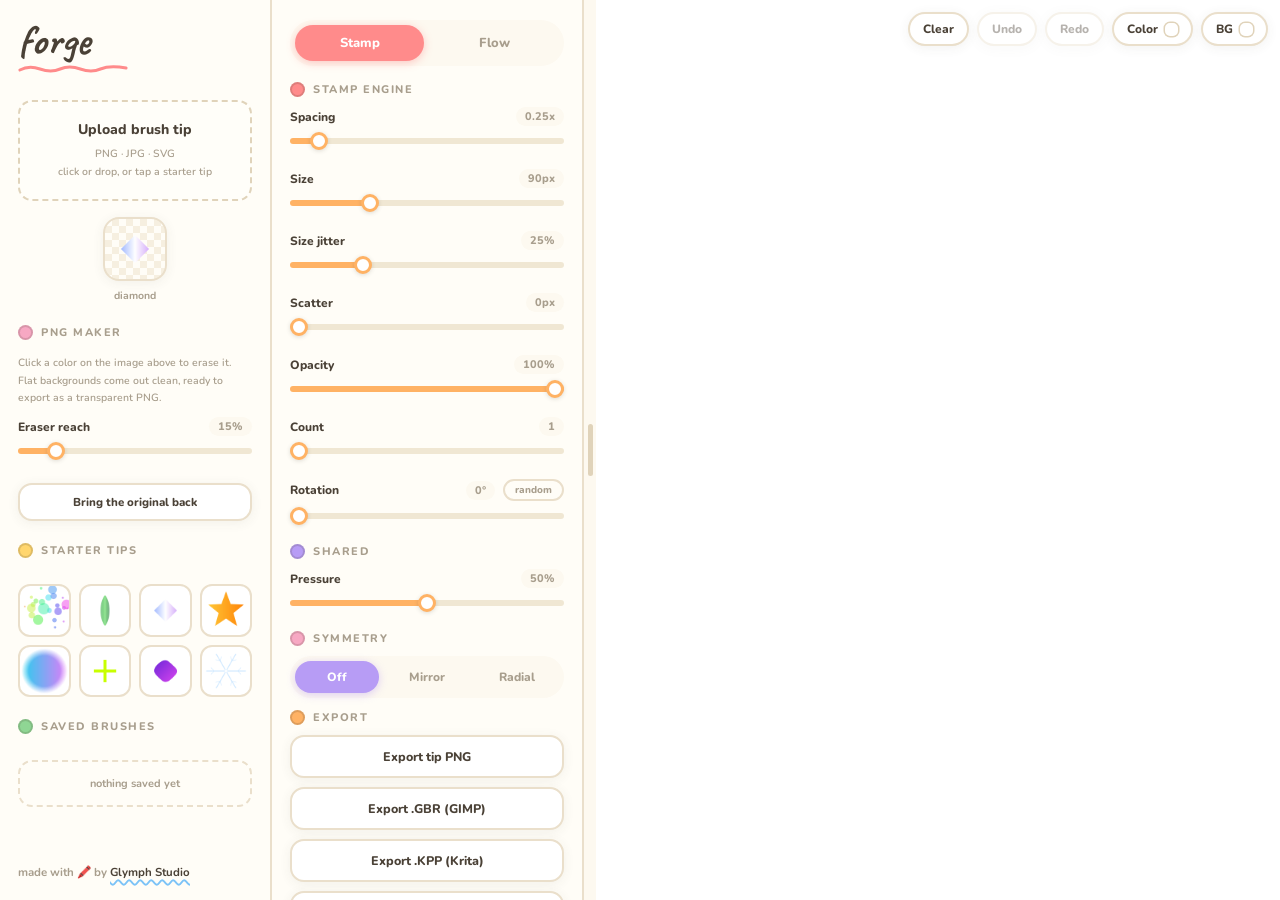
==== commit 115da51a: "undo/redo rework, png maker, pixel simulation clean pass - history: one snapshot per finished stroke" ====
--- a/forge-standalone.html
+++ b/forge-standalone.html
@@ -5,10 +5,12 @@
 <meta name="viewport" content="width=device-width, initial-scale=1.0">
 <title>forge · turn images into brushes</title>
 <meta name="description" content="Turn any image into a digital brush. Paint with its colors, test it live, export to GIMP and Krita.">
+<meta name="theme-color" content="#fdf9f0">
 <link rel="icon" href="data:image/svg+xml,%3Csvg%20xmlns='http://www.w3.org/2000/svg'%20viewBox='0%200%2032%2032'%3E%3Crect%20width='32'%20height='32'%20rx='7'%20fill='%23ffd66e'/%3E%3Ctext%20x='16'%20y='23'%20font-family='Comic%20Sans%20MS,cursive'%20font-size='19'%20font-weight='bold'%20fill='%234a4136'%20text-anchor='middle'%3Ef%3C/text%3E%3C/svg%3E">
 <link rel="preconnect" href="https://fonts.googleapis.com">
 <link rel="preconnect" href="https://fonts.gstatic.com" crossorigin>
-<link href="https://fonts.googleapis.com/css2?family=Caveat:wght@600;700&family=Nunito:wght@400;600;700;800&display=swap" rel="stylesheet">
+<link href="https://fonts.googleapis.com/css2?family=Caveat:wght@600;700&family=Nunito:wght@400;600;700;800&display=swap" rel="stylesheet" media="print" onload="this.media='all'">
+<noscript><link rel="stylesheet" href="https://fonts.googleapis.com/css2?family=Caveat:wght@600;700&family=Nunito:wght@400;600;700;800&display=swap"></noscript>
 <style>
 /* ============================================================
    forge · style.css
@@ -486,6 +488,27 @@
 .mode-seg.desktop-only{ display:flex; }
 .mode-seg.mini{ display:none; }
 
+/* ~~~~~~~~~~~~~~~~ png maker (cutout) ~~~~~~~~~~~~~~~~ */
+
+.cutout-block{ display:flex; flex-direction:column; gap:4px; }
+.cutout-hint{
+  font-size:10.5px; font-weight:600; color:var(--muted);
+  line-height:1.7; margin-bottom:6px;
+}
+.cutout-block .btn{ margin-bottom:0; padding:9px 10px; font-size:11.5px; }
+.tip-preview canvas{
+  width:100%; height:100%; display:block;
+  cursor:crosshair;
+}
+.tip-preview.has-tip canvas{ animation:plop .25s ease; }
+@keyframes plop{ 0%{ transform:scale(.9); } 100%{ transform:scale(1); } }
+
+/* ~~~~~~~~~~~~~~~~ disabled buttons ~~~~~~~~~~~~~~~~ */
+
+.tbtn:disabled{ opacity:.4; pointer-events:none; }
+
+.canvas-topbar .bar-spacer{ pointer-events:none; }
+
 /* ~~~~~~~~~~~~~~~~ phone + tablet ~~~~~~~~~~~~~~~~ */
 
 @media (max-width: 960px){
@@ -557,8 +580,18 @@
     <input type="file" id="fileInput" accept=".png,.jpg,.jpeg,.svg,image/png,image/jpeg,image/svg+xml" hidden>
 
     <div class="preview-block">
-      <div class="tip-preview"><img id="tipPreviewImg" alt="brush tip preview"></div>
+      <div class="tip-preview"><canvas id="tipPreviewCanvas" width="256" height="256" title="Click a color to erase it"></canvas></div>
       <div class="tip-name" id="tipNameLabel">no tip yet</div>
+    </div>
+
+    <div class="cutout-block" id="cutoutBlock">
+      <div class="section-label dot-pink">Png maker</div>
+      <div class="cutout-hint">Click a color on the image above to erase it. Flat backgrounds come out clean, ready to export as a transparent PNG.</div>
+      <div class="row">
+        <div class="row-top"><label for="cutTol">Eraser reach</label><span class="val" id="cutTolVal">15%</span></div>
+        <input type="range" id="cutTol" min="0.02" max="1" step="0.01" value="0.15">
+      </div>
+      <button class="btn" id="cutResetBtn">Bring the original back</button>
     </div>
 
     <div class="section-label dot-yellow">Starter tips</div>
@@ -629,6 +662,7 @@
         <span class="bar-spacer"></span>
         <button class="tbtn" id="clearBtn" title="Wipe the canvas">Clear</button>
         <button class="tbtn" id="undoBtn" title="Undo (Ctrl+Z)">Undo</button>
+        <button class="tbtn" id="redoBtn" title="Redo (Ctrl+Y or Ctrl+Shift+Z)">Redo</button>
         <label class="tbtn" title="Stamp tint color">
           Color<span class="swatch" id="colorSwatch"></span>
           <input type="color" id="colorInput" value="#ffffff">
@@ -660,9 +694,7 @@
 
 <!-- shown only if the scripts below fail to load (sandboxed previews block them) -->
 <div class="boot-warning" id="bootWarning">
-  forge could not fully load here. If you are viewing a locked preview, download the
-  folder and open <b>index.html</b> in your browser, or serve it with
-  <b>python3 -m http.server</b>.
+  forge is still loading, one moment.
 </div>
 <noscript>
   <div class="boot-warning">forge needs JavaScript to draw. Please enable it and reload.</div>
@@ -885,6 +917,103 @@
     get: id => tips.find(t => t.id === id)
   };
 })();
+
+</script>
+<script>
+/* ~~~ js/cutout.js ~~~ */
+/* ============================================================
+   forge · cutout.js · the png maker
+   Click a color on the tip preview and that connected patch turns
+   transparent, with softened edges. Point it at a photo on a flat
+   background and out comes a clean transparent PNG you can export,
+   draw with, or hand to GIMP and Krita.
+   ============================================================ */
+
+Forge.Cutout = {
+  N: 256,
+  original: null,   // the untouched canvas from load time
+
+  setOriginal(canvas) { this.original = canvas; },
+  hasOriginal() { return !!this.original; },
+
+  /* Erase everything connected to (nx, ny) whose color sits within
+     tol01 of the sampled color. Kept pixels hugging the erased area
+     fade out by how close their own color is, which kills the halo
+     a hard edge would leave. Returns the new canvas. */
+  eraseAt(nx, ny, tol01) {
+    const N = this.N;
+    if (!this.original) return null;
+
+    const x0 = Forge.clamp(Math.round(nx), 0, N - 1);
+    const y0 = Forge.clamp(Math.round(ny), 0, N - 1);
+
+    const src = this.original.getContext('2d').getImageData(0, 0, N, N);
+    const d = src.data;
+
+    const start = (y0 * N + x0) * 4;
+    if (d[start + 3] === 0) return null; // that spot is already empty
+
+    const kr = d[start], kg = d[start + 1], kb = d[start + 2];
+    const maxDist = 8 + tol01 * 200;
+    const soft = Math.max(12, maxDist * 0.45);
+
+    const dist = p => {
+      const dr = d[p * 4] - kr, dg = d[p * 4 + 1] - kg, db = d[p * 4 + 2] - kb;
+      return Math.sqrt(dr * dr + dg * dg + db * db);
+    };
+
+    // flood fill from the clicked pixel
+    const visited = new Uint8Array(N * N);
+    const stack = new Int32Array(N * N);
+    let sp = 0;
+    stack[sp++] = y0 * N + x0;
+    visited[y0 * N + x0] = 1;
+
+    const removed = [];
+    while (sp > 0) {
+      const p = stack[--sp];
+      removed.push(p);
+      d[p * 4 + 3] = 0;
+      const px = p % N, py = (p / N) | 0;
+
+      if (px > 0     && !visited[p - 1] && dist(p - 1) <= maxDist) { visited[p - 1] = 1; stack[sp++] = p - 1; }
+      if (px < N - 1 && !visited[p + 1] && dist(p + 1) <= maxDist) { visited[p + 1] = 1; stack[sp++] = p + 1; }
+      if (py > 0     && !visited[p - N] && dist(p - N) <= maxDist) { visited[p - N] = 1; stack[sp++] = p - N; }
+      if (py < N - 1 && !visited[p + N] && dist(p + N) <= maxDist) { visited[p + N] = 1; stack[sp++] = p + N; }
+    }
+
+    // soften the cut edge: kept neighbours fade by their own color distance
+    const fade = new Float32Array(N * N).fill(1);
+    for (const p of removed) {
+      const px = p % N, py = (p / N) | 0;
+      const nbs = [];
+      if (px > 0) nbs.push(p - 1);
+      if (px < N - 1) nbs.push(p + 1);
+      if (py > 0) nbs.push(p - N);
+      if (py < N - 1) nbs.push(p + N);
+      for (const q of nbs) {
+        if (d[q * 4 + 3] === 0) continue; // already erased
+        const dd = dist(q);
+        if (dd <= maxDist + soft) {
+          const m = Forge.clamp((dd - maxDist) / soft, 0, 1);
+          if (m < fade[q]) fade[q] = m;
+        }
+      }
+    }
+    for (let q = 0; q < N * N; q++) {
+      if (fade[q] < 1 && d[q * 4 + 3] > 0) {
+        d[q * 4 + 3] = Math.round(d[q * 4 + 3] * fade[q]);
+      }
+    }
+
+    const out = document.createElement('canvas');
+    out.width = N; out.height = N;
+    out.getContext('2d').putImageData(src, 0, 0);
+    return out;
+  },
+
+  restore() { return this.original; }
+};
 
 </script>
 <script>
@@ -1058,9 +1187,15 @@
 <script>
 /* ~~~ js/brush-engine.js ~~~ */
 /* ============================================================
-   FORGE — brush-engine.js
-   Canvas manager · STAMP engine · symmetry · undo · pointer I/O
-   Pointer Events only (mouse / touch / stylus).
+   forge · brush-engine.js
+   canvas manager · stamp engine · symmetry · history · pointer I/O
+   Pointer Events only (mouse, touch, stylus).
+
+   History design (the "undo actually works" edition):
+   · a snapshot is taken the moment a stroke FINISHES, not when it starts
+   · the stack starts with the blank canvas, so undo always has a floor
+   · a cursor walks the stack: undo steps back, redo steps forward
+   · clear pushes a snapshot too, so clearing is itself undoable
    ============================================================ */
 
 Forge.Engine = (function () {
@@ -1070,18 +1205,88 @@
   let canvas, ctx, wrap, ring;
   let dpr = 1, cssW = 0, cssH = 0;
   let drawing = false;
-  let lastPos = null;        // last pointer position (css px)
-  let lastPointer = null;    // for the ring, even when not drawing
-  let spacingCarry = 0;      // px left until the next stamp
-  let speed = 0;             // smoothed pointer speed, px/ms
+  let strokeDirty = false;   // did this stroke actually paint anything
+  let lastPos = null;
+  let lastPointer = null;
+  let spacingCarry = 0;
+  let speed = 0;
   let lastMoveTime = 0;
+  let ready = false;
+
+  /* the color-multiplied copy of the tip used by the color swatch */
+  const tinted = document.createElement('canvas');
+  let tintedValid = false;
+
+  /* ~~~~~~~~~~~~~~~~ history ~~~~~~~~~~~~~~~~ */
+
   let history = [];
-  const MAX_HISTORY = 20;
-  const tinted = document.createElement('canvas'); // color-multiplied tip
-  let tintedValid = false;
-  let ready = false;
-
-  /* ---------------- setup ---------------- */
+  let histIndex = -1;
+  let historyBytes = 0;
+  const MAX_HISTORY = 30;
+  const HISTORY_BUDGET = 320 * 1024 * 1024; // bytes, keeps hi-dpi sane
+
+  function syncButtons() {
+    if (Forge.UI && Forge.UI.syncHistoryButtons) Forge.UI.syncHistoryButtons();
+  }
+
+  function pushSnapshot() {
+    if (!ready) return;
+    let im;
+    try { im = ctx.getImageData(0, 0, canvas.width, canvas.height); }
+    catch (_) { return; }
+
+    // drop any redo tail
+    while (history.length > histIndex + 1) {
+      historyBytes -= history.pop().data.length;
+    }
+
+    history.push(im);
+    histIndex++;
+    historyBytes += im.data.length;
+
+    // trim the oldest end, keeping the cursor aligned
+    while (history.length > 1 &&
+           (history.length > MAX_HISTORY || historyBytes > HISTORY_BUDGET)) {
+      historyBytes -= history.shift().data.length;
+      histIndex--;
+    }
+    syncButtons();
+  }
+
+  function restoreSnapshot(im) {
+    ctx.save();
+    ctx.setTransform(1, 0, 0, 1, 0, 0);
+    ctx.clearRect(0, 0, canvas.width, canvas.height);
+    ctx.putImageData(im, 0, 0);
+    ctx.restore();
+  }
+
+  function undo() {
+    if (!ready || histIndex <= 0) {
+      if (Forge.UI) Forge.UI.toast('Nothing left to undo');
+      return false;
+    }
+    histIndex--;
+    restoreSnapshot(history[histIndex]);
+    syncButtons();
+    return true;
+  }
+
+  function redo() {
+    if (!ready || histIndex >= history.length - 1) {
+      if (Forge.UI) Forge.UI.toast('Nothing to redo');
+      return false;
+    }
+    histIndex++;
+    restoreSnapshot(history[histIndex]);
+    syncButtons();
+    return true;
+  }
+
+  function canUndo() { return ready && histIndex > 0; }
+  function canRedo() { return ready && histIndex < history.length - 1; }
+
+  /* ~~~~~~~~~~~~~~~~ setup ~~~~~~~~~~~~~~~~ */
 
   function attach(canvasEl, wrapEl, ringEl) {
     canvas = canvasEl; wrap = wrapEl; ring = ringEl;
@@ -1100,6 +1305,7 @@
 
     resize();
     ready = true;
+    pushSnapshot(); // floor of the stack: the blank canvas
   }
 
   function resize() {
@@ -1124,7 +1330,7 @@
     if (prev) ctx.drawImage(prev, 0, 0, w, h);
   }
 
-  /* ---------------- pointer I/O ---------------- */
+  /* ~~~~~~~~~~~~~~~~ pointer I/O ~~~~~~~~~~~~~~~~ */
 
   function pos(e) {
     const r = canvas.getBoundingClientRect();
@@ -1140,17 +1346,19 @@
     const p = pos(e);
     lastPointer = p; placeRing(p);
     drawing = true;
+    strokeDirty = false;
     lastPos = p;
     speed = 0;
     lastMoveTime = e.timeStamp;
-    pushHistory(); // pre-stroke snapshot
 
     if (S().mode === 'stamp') {
       stampAt(p);
+      strokeDirty = true;
       spacingCarry = stampSpacing();
     } else {
       Forge.Flow.resetStroke();
       withSymmetry(() => Forge.Flow.drawDot(ctx, p, Forge.Flow.colorAt(0)));
+      strokeDirty = true;
     }
   }
 
@@ -1161,7 +1369,8 @@
 
     const dt = Math.max(1, e.timeStamp - lastMoveTime);
     const d = Math.hypot(p.x - lastPos.x, p.y - lastPos.y);
-    speed = speed * 0.6 + (d / dt) * 0.4; // smoothed px/ms
+    if (d > 0) strokeDirty = true;
+    speed = speed * 0.6 + (d / dt) * 0.4; // smoothed px per ms
     lastMoveTime = e.timeStamp;
 
     if (S().mode === 'stamp') stampSegment(lastPos, p);
@@ -1171,19 +1380,21 @@
   }
 
   function onUp(e) {
+    if (drawing && strokeDirty) pushSnapshot(); // one snapshot per finished stroke
     drawing = false;
+    strokeDirty = false;
     try { canvas.releasePointerCapture(e.pointerId); } catch (_) {}
   }
 
-  /* ---------------- pressure simulation ---------------- */
+  /* ~~~~~~~~~~~~~~~~ pressure simulation ~~~~~~~~~~~~~~~~ */
 
   function pressure() {
-    // 1 at rest → drops toward 0 as pointer speed approaches MAX_SPEED
+    // 1 at rest, drops toward 0 as the pointer approaches MAX_SPEED
     return 1 - S().pressureSens * clamp(speed / S().MAX_SPEED, 0, 1);
   }
 
-  /* ---------------- symmetry ----------------
-     Every draw call is re-run under each transform, same frame. */
+  /* ~~~~~~~~~~~~~~~~ symmetry ~~~~~~~~~~~~~~~~
+     every draw call re-runs under each transform, same frame */
   function withSymmetry(fn) {
     const st = S();
     if (st.symmetryMode === 'off') { fn(); return; }
@@ -1197,7 +1408,7 @@
       return;
     }
 
-    // radial — N copies rotated around canvas center
+    // radial · N copies rotated around the canvas center
     const n = Math.max(2, Math.round(st.symmetryCount));
     for (let i = 0; i < n; i++) {
       ctx.save();
@@ -1211,7 +1422,7 @@
     }
   }
 
-  /* ---------------- STAMP ENGINE ---------------- */
+  /* ~~~~~~~~~~~~~~~~ stamp engine ~~~~~~~~~~~~~~~~ */
 
   function stampSpacing() {
     return Math.max(0.5, S().spacing * S().size);
@@ -1265,7 +1476,7 @@
     return (tintedValid && st.color && st.color.toLowerCase() !== '#ffffff') ? tinted : st.tipCanvas;
   }
 
-  /* COLOR swatch tints the tip (multiply keeps shading, white = no-op). */
+  /* the color swatch tints the tip (multiply keeps shading, white is a no-op) */
   function rebuildTintedTip() {
     const st = S();
     if (!st.tipCanvas) return;
@@ -1283,7 +1494,7 @@
     tintedValid = true;
   }
 
-  /* ---------------- brush ring ---------------- */
+  /* ~~~~~~~~~~~~~~~~ brush ring ~~~~~~~~~~~~~~~~ */
 
   function placeRing(p) {
     if (!ring) return;
@@ -1299,43 +1510,23 @@
     ring.style.height = sz + 'px';
   }
 
-  /* ---------------- undo ---------------- */
-
-  function pushHistory() {
-    let im;
-    try { im = ctx.getImageData(0, 0, canvas.width, canvas.height); }
-    catch (_) { return; }
-    history.push(im);
-    historyBytes += im.data.length;
-    while (history.length > MAX_HISTORY ||
-           (history.length > 1 && historyBytes > HISTORY_BUDGET)) {
-      historyBytes -= history.shift().data.length;
-    }
-  }
-
-  function undo() {
-    if (!ready) return;
-    const im = history.pop();
-    ctx.save();
-    ctx.setTransform(1, 0, 0, 1, 0, 0);
-    if (im) ctx.putImageData(im, 0, 0);
-    else ctx.clearRect(0, 0, canvas.width, canvas.height);
-    ctx.restore();
-  }
+  /* ~~~~~~~~~~~~~~~~ clear ~~~~~~~~~~~~~~~~ */
 
   function clearCanvas() {
     if (!ready) return;
-    pushHistory(); // so Ctrl+Z brings it back
     ctx.save();
     ctx.setTransform(1, 0, 0, 1, 0, 0);
     ctx.clearRect(0, 0, canvas.width, canvas.height);
     ctx.restore();
-  }
-
-  /* ---------------- public API ---------------- */
+    pushSnapshot(); // clearing is undoable like anything else
+    if (Forge.UI) Forge.UI.toast('Canvas cleared');
+  }
+
+  /* ~~~~~~~~~~~~~~~~ public api ~~~~~~~~~~~~~~~~ */
 
   return {
-    attach, resize, undo, clear: clearCanvas,
+    attach, resize, undo, redo, clear: clearCanvas,
+    canUndo, canRedo,
     updateRing, rebuildTintedTip, pressure,
     context: () => ctx,
     canvasEl: () => canvas,
@@ -1352,14 +1543,18 @@
 
 Forge.Export = {
   download(blob, name) {
-    const a = document.createElement('a');
-    const url = URL.createObjectURL(blob);
-    a.href = url;
-    a.download = name;
-    document.body.appendChild(a);
-    a.click();
-    a.remove();
-    setTimeout(() => URL.revokeObjectURL(url), 5000);
+    try {
+      const a = document.createElement('a');
+      const url = URL.createObjectURL(blob);
+      a.href = url;
+      a.download = name;
+      document.body.appendChild(a);
+      a.click();
+      a.remove();
+      setTimeout(() => URL.revokeObjectURL(url), 5000);
+    } catch (_) {
+      Forge.UI.toast('Download blocked here, try a normal browser tab');
+    }
   },
 
   slug() { return Forge.slug(Forge.state.tipName); },
@@ -1406,7 +1601,9 @@
     const SIZE = 128;
     const px = this.tip128().getContext('2d').getImageData(0, 0, SIZE, SIZE).data;
     const name = this.slug().slice(0, 63);
-    const nameBytes = new TextEncoder().encode(name);
+    // the slug is ascii by construction, so byte-wise copy is safe
+    const nameBytes = new Uint8Array(name.length);
+    for (let i = 0; i < name.length; i++) nameBytes[i] = name.charCodeAt(i) & 0x7F;
 
     const headerSize = 28 + nameBytes.length + 1;
     const buf = new ArrayBuffer(headerSize + px.length);
@@ -1612,7 +1809,7 @@
 <script>
 /* ~~~ js/ui.js ~~~ */
 /* ============================================================
-   forge · ui.js · panels, sliders, upload, splitter, toasts
+   forge · ui.js · panels, sliders, upload, png maker, toasts
    ============================================================ */
 
 Forge.UI = (function () {
@@ -1755,6 +1952,55 @@
     document.body.dataset.sym = sym;
     document.querySelectorAll('.sym-seg button').forEach(b =>
       b.classList.toggle('active', b.dataset.sym === sym));
+  }
+
+  /* ~~~~~~~~~~~~~~~~ undo / redo buttons ~~~~~~~~~~~~~~~~ */
+
+  function syncHistoryButtons() {
+    const u = $('undoBtn'), r = $('redoBtn');
+    if (u) u.disabled = !Forge.Engine.canUndo();
+    if (r) r.disabled = !Forge.Engine.canRedo();
+  }
+
+  /* ~~~~~~~~~~~~~~~~ png maker (cutout) ~~~~~~~~~~~~~~~~ */
+
+  function refreshCutTol() {
+    const inp = $('cutTol');
+    $('cutTolVal').textContent = Math.round(+inp.value * 100) + '%';
+    inp.style.setProperty('--fill', ((+inp.value - 0.02) / 0.98) * 100 + '%');
+  }
+
+  function applyTipCanvas(c, msg) {
+    S().tipCanvas = c;
+    Forge.Engine.rebuildTintedTip();
+    Forge.Flow.samplePalette(c);
+    Forge.UI.onTipChanged();
+    if (msg) Forge.UI.toast(msg);
+  }
+
+  function wireCutout() {
+    const pv = $('tipPreviewCanvas');
+
+    pv.addEventListener('click', e => {
+      if (!S().tipCanvas) { toast('Load a tip first, then tap a color here'); return; }
+      if (!Forge.Cutout.hasOriginal()) return;
+      const r = pv.getBoundingClientRect();
+      const nx = (e.clientX - r.left) * (256 / Math.max(1, r.width));
+      const ny = (e.clientY - r.top) * (256 / Math.max(1, r.height));
+      const tol = parseFloat($('cutTol').value);
+      const out = Forge.Cutout.eraseAt(nx, ny, tol);
+      if (!out) { toast('That spot is already empty, try a colored area'); return; }
+      applyTipCanvas(out, 'Background erased, your PNG is ready to export');
+    });
+
+    $('cutTol').addEventListener('input', refreshCutTol);
+
+    $('cutResetBtn').addEventListener('click', () => {
+      if (!Forge.Cutout.hasOriginal()) { toast('Load a tip first'); return; }
+      applyTipCanvas(Forge.Cutout.restore(), 'Original image back');
+    });
+
+    refreshCutTol();
   }
 
   /* ~~~~~~~~~~~~~~~~ splitter: drag to resize the canvas ~~~~~~~~~~~~~~~~ */
@@ -1992,6 +2238,16 @@
     toastTimer = setTimeout(() => t.classList.remove('show'), 2300);
   }
 
+  /* ~~~~~~~~~~~~~~~~ preview canvas ~~~~~~~~~~~~~~~~ */
+
+  function drawPreview() {
+    const pv = $('tipPreviewCanvas');
+    if (!pv) return;
+    const x = pv.getContext('2d');
+    x.clearRect(0, 0, pv.width, pv.height);
+    if (S().tipCanvas) x.drawImage(S().tipCanvas, 0, 0, pv.width, pv.height);
+  }
+
   /* ~~~~~~~~~~~~~~~~ refresh (used by URL restore) ~~~~~~~~~~~~~~~~ */
 
   function refreshAll() {
@@ -2015,14 +2271,15 @@
     $('canvasWrap').style.background = S().bg;
     drawPaletteStrip();
     Forge.Engine.updateRing();
+    syncHistoryButtons();
     if (S().tipCanvas) onTipChanged();
   }
 
   function onTipChanged() {
     const S = Forge.state;
     if (!S.tipCanvas) return;
-    $('tipPreviewImg').src = S.tipCanvas.toDataURL();
     $('tipNameLabel').textContent = S.tipName || 'no tip yet';
+    drawPreview();
     drawPaletteStrip();
     Forge.Engine.updateRing();
   }
@@ -2035,6 +2292,7 @@
     buildStarterTips();
     wireUpload();
     wireModal();
+    wireCutout();
     initSplitter();
     renderSaved();
 
@@ -2046,6 +2304,7 @@
 
     $('clearBtn').addEventListener('click', () => Forge.Engine.clear());
     $('undoBtn').addEventListener('click', () => Forge.Engine.undo());
+    $('redoBtn').addEventListener('click', () => Forge.Engine.redo());
 
     $('colorInput').addEventListener('input', e => {
       S().color = e.target.value;
@@ -2065,19 +2324,25 @@
     $('shareBtn').addEventListener('click', () => Forge.Share.share());
 
     window.addEventListener('keydown', e => {
-      if ((e.ctrlKey || e.metaKey) && e.key.toLowerCase() === 'z') {
+      const k = e.key.toLowerCase();
+      if ((e.ctrlKey || e.metaKey) && k === 'z' && !e.shiftKey) {
         e.preventDefault();
         Forge.Engine.undo();
+      } else if (((e.ctrlKey || e.metaKey) && (k === 'y' || (k === 'z' && e.shiftKey)))) {
+        e.preventDefault();
+        Forge.Engine.redo();
       }
     });
 
     $('colorSwatch').style.background = S().color;
     $('bgSwatch').style.background = S().bg;
+    syncHistoryButtons();
   }
 
   return {
     init, toast, renderSaved, refreshAll, onTipChanged, copyText,
-    setMode, setSym, loadStarterTip, drawPaletteStrip
+    setMode, setSym, loadStarterTip, drawPaletteStrip,
+    syncHistoryButtons
   };
 })();
 
@@ -2085,11 +2350,12 @@
 <script>
 /* ~~~ js/main.js ~~~ */
 /* ============================================================
-   FORGE — main.js — bootstrap
+   forge · main.js · bootstrap
    ============================================================ */
 
-/* Central "load a tip" routine: normalize to 256×256 (contain-fit,
-   alpha preserved), resample the flow palette, refresh the UI. */
+/* Central "load a tip" routine: normalize to 256x256 (contain fit,
+   alpha preserved), keep a pristine copy for the png maker, resample
+   the flow palette, refresh the UI. */
 Forge.setTip = function (source, name) {
   const S = Forge.state;
   const N = 256;
@@ -2107,6 +2373,8 @@
 
   S.tipCanvas = c;
   S.tipName = name || S.tipName || 'brush';
+
+  if (Forge.Cutout) Forge.Cutout.setOriginal(c);
 
   Forge.Engine.rebuildTintedTip();
   Forge.Flow.samplePalette(c);
@@ -2143,13 +2411,35 @@
 
 </script>
 <script>
-window.addEventListener('load', function () {
-  setTimeout(function () {
-    var ok = window.Forge && Forge.Engine && Forge.Engine.ready && Forge.Engine.ready();
+(function () {
+  var tries = 0;
+  function check() {
+    tries++;
+    var f = window.Forge;
+    var ready = !!(f && f.Engine && f.Engine.ready && f.Engine.ready());
     var el = document.getElementById('bootWarning');
-    if (el) el.style.display = ok ? 'none' : 'block';
-  }, 1200);
-});
+    if (!el) return;
+    if (ready) { el.style.display = 'none'; return; }
+    if (tries < 20) { setTimeout(check, 400); return; }
+
+    var mods = [['state.js', 'state'], ['starter-tips.js', 'StarterTips'],
+                ['cutout.js', 'Cutout'], ['flow-mode.js', 'Flow'],
+                ['brush-engine.js', 'Engine'], ['export.js', 'Export'],
+                ['share.js', 'Share'], ['ui.js', 'UI']];
+    var lines = [];
+    for (var i = 0; i < mods.length; i++) {
+      var ok = f && f[mods[i][1]] !== undefined;
+      lines.push((ok ? 'ok: ' : 'MISSING: ') + mods[i][0]);
+    }
+    var detail = lines.join(', ');
+    if (window.__forgeError) detail += ', first error: ' + window.__forgeError;
+    el.textContent = 'forge did not fully load. ' + detail +
+      '. If you are viewing a locked preview, download the whole folder (keep the js folder next to index.html) and open index.html in your browser, or run python3 -m http.server in that folder and open http://localhost:8000';
+    el.style.display = 'block';
+  }
+  if (document.readyState === 'loading') document.addEventListener('DOMContentLoaded', check);
+  else check();
+})();
 </script>
 </body>
 </html>
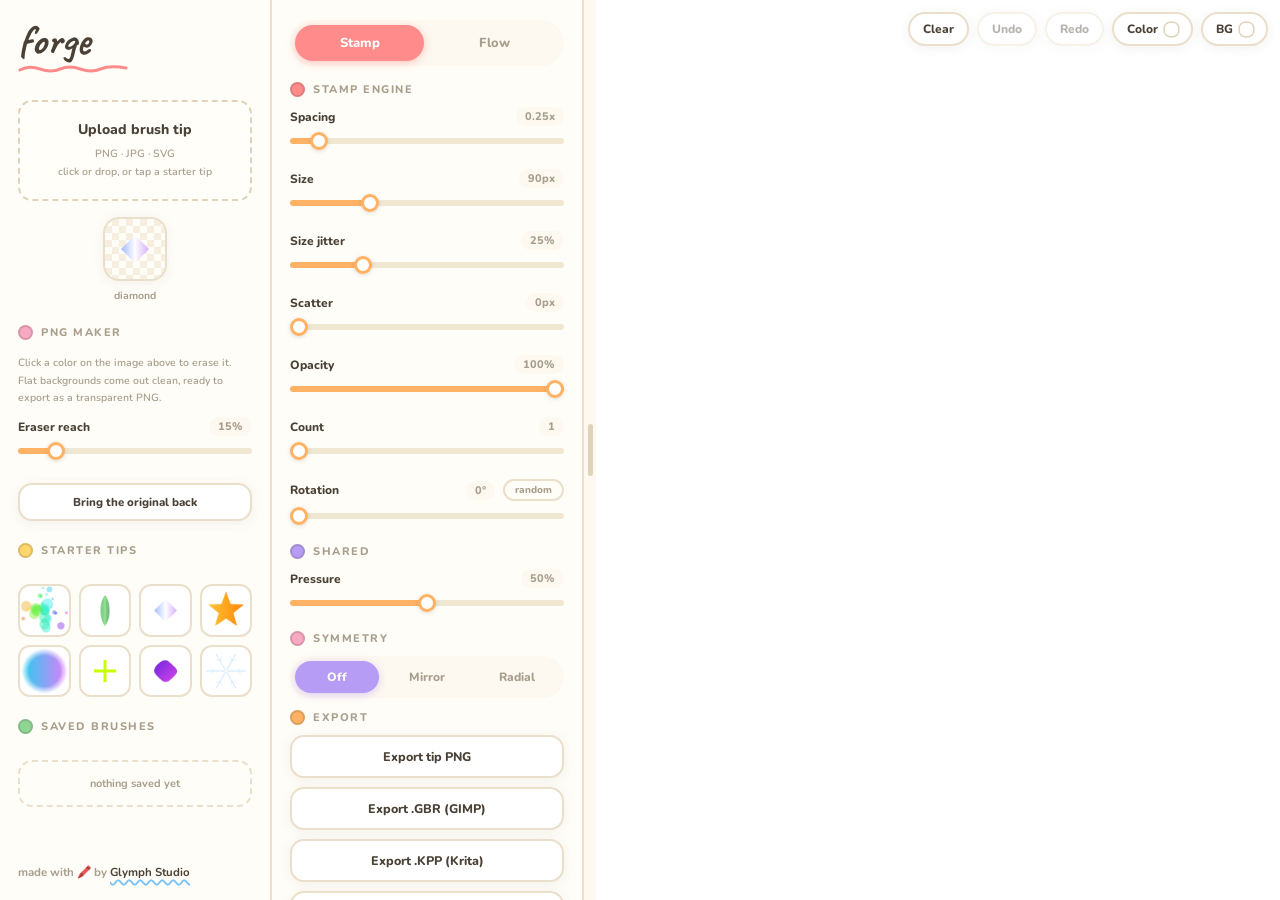
==== commit d220d752: "phone layout rebuilt as a proper mobile app The old phone view just reordered the desktop columns an" ====
--- a/forge-standalone.html
+++ b/forge-standalone.html
@@ -2,7 +2,7 @@
 <html lang="en">
 <head>
 <meta charset="UTF-8">
-<meta name="viewport" content="width=device-width, initial-scale=1.0">
+<meta name="viewport" content="width=device-width, initial-scale=1.0, viewport-fit=cover">
 <title>forge · turn images into brushes</title>
 <meta name="description" content="Turn any image into a digital brush. Paint with its colors, test it live, export to GIMP and Krita.">
 <meta name="theme-color" content="#fdf9f0">
@@ -507,62 +507,132 @@
 
 .tbtn:disabled{ opacity:.4; pointer-events:none; }
 
-.canvas-topbar .bar-spacer{ pointer-events:none; }
-
-/* ~~~~~~~~~~~~~~~~ phone + tablet ~~~~~~~~~~~~~~~~ */
+/* ~~~~~~~~~~~~~~~~ mobile chrome (hidden on desktop) ~~~~~~~~~~~~~~~~ */
+
+.mobile-head, .mobile-tabs{ display:none; }
+
+.canvas-actions{ display:flex; align-items:center; gap:8px; margin-left:auto; flex-wrap:wrap; justify-content:flex-end; }
+
+/* ~~~~~~~~~~~~~~~~ phone + tablet · a real mobile layout ~~~~~~~~~~~~~~~~
+   header on top, canvas always in view, bottom tab bar, one tool pane
+   at a time. no horizontal anything. */
 
 @media (max-width: 960px){
 
-  html, body{ overflow:auto; height:auto; }
+  html, body{ height:100%; overflow:hidden; overscroll-behavior:none; }
 
   .app{
-    display:flex; flex-direction:column;
-    height:auto; overflow:visible;
-  }
-
-  /* canvas first, sticky, always reachable */
+    flex-direction:column;
+    height:100vh; height:100dvh;
+    overflow:hidden;
+  }
+
+  /* compact header */
+  .mobile-head{
+    display:flex; align-items:center; justify-content:space-between;
+    flex:none; order:1;
+    padding:10px 14px 8px;
+  }
+  .m-word{
+    font-family:'Caveat','Comic Sans MS',cursive;
+    font-weight:700; font-size:27px; line-height:1; color:var(--ink);
+  }
+  .mobile-head .squiggle{ width:78px; height:8px; display:block; margin-top:2px; }
+
+  /* the canvas docks under the header and stays there */
   .panel.right{
-    order:1;
-    position:sticky; top:0;
-    height:54vh; min-height:320px;
-    z-index:20;
+    order:2; flex:none;
+    height:46vh; height:46dvh; min-height:270px;
     border-bottom:2px solid var(--line);
+  }
+  .splitter{ display:none; }
+
+  /* mode toggle floats top left over the canvas */
+  .canvas-topbar{
+    left:10px; right:auto; top:10px;
+    pointer-events:none;
+  }
+  .canvas-topbar > *{ pointer-events:auto; }
+
+  /* actions float along the bottom of the canvas, thumb friendly */
+  .canvas-actions{
+    position:absolute; left:10px; right:10px; bottom:12px;
+    margin-left:0;
+    display:flex; justify-content:center; flex-wrap:wrap; gap:8px;
+    pointer-events:none;
+  }
+  .canvas-actions > *{ pointer-events:auto; }
+  .canvas-actions .tbtn{ box-shadow:0 3px 12px rgba(74,65,54,.16); }
+  .toast{ bottom:70px; }
+
+  /* tool panes: one at a time, each scrolls on its own */
+  .panel.left, .panel.mid{
+    order:3; flex:1 1 0; min-height:0; width:auto;
+    border-right:none; border-top:none;
+    overflow-y:auto; -webkit-overflow-scrolling:touch;
+    padding:16px 16px 28px;
+  }
+  .panel.left{ display:none; }
+  .panel.left .wordmark{ display:none; }
+  .panel.left .section-label:first-of-type{ margin-top:2px; }
+  .credit{ margin-top:20px; padding:12px 0 4px; }
+
+  body[data-mtab="image"]  .panel.left{ display:block; }
+  body[data-mtab="image"]  .panel.mid{ display:none; }
+  body[data-mtab="brush"]  .pane-export{ display:none; }
+  body[data-mtab="export"] .pane-brush{ display:none; }
+
+  .pane-export .btn{ padding:13px 12px; }
+
+  /* bottom tab bar */
+  .mobile-tabs{
+    display:flex; flex:none; order:4;
+    gap:6px;
+    padding:8px 12px calc(8px + env(safe-area-inset-bottom, 0px));
     background:var(--panel);
-  }
-  .splitter{ display:none; }
-  .panel.left{ order:2; flex:none; width:auto; border-right:none; }
-  .panel.mid{ order:3; flex:none; width:auto; border-right:none; border-top:2px solid var(--line); }
-
-  .wordmark{ font-size:34px; padding-bottom:8px; }
-  .credit{ margin-top:6px; padding:18px 0 6px; }
-
-  .mode-seg.mini{ display:flex; }
-
-  .tips-grid{ grid-template-columns:repeat(8, 1fr); }
-  .tips-grid .tip-thumb:nth-child(n+9){ display:none; }
-
-  .canvas-topbar{ left:10px; right:10px; top:10px; gap:6px; }
-  .tbtn{ padding:6px 11px; font-size:11.5px; }
-  .mode-seg.mini button{ padding:5px 10px; font-size:11px; }
+    border-top:2px solid var(--line);
+  }
+  .mobile-tabs button{
+    flex:1; padding:12px 0;
+    font-size:13px; font-weight:800;
+    color:var(--muted);
+    background:var(--paper);
+    border-radius:99px;
+    transition:all .15s;
+  }
+  .mobile-tabs button.active[data-mtab="brush"]{ color:#fff; background:var(--red); box-shadow:0 2px 8px rgba(255,139,139,.5); }
+  .mobile-tabs button.active[data-mtab="image"]{ color:#fff; background:var(--green); box-shadow:0 2px 8px rgba(143,214,148,.5); }
+  .mobile-tabs button.active[data-mtab="export"]{ color:#fff; background:var(--blue); box-shadow:0 2px 8px rgba(124,195,247,.5); }
 }
 
 @media (max-width: 480px){
-  .tips-grid{ grid-template-columns:repeat(4, 1fr); }
-  .tips-grid .tip-thumb:nth-child(n+9){ display:block; }
-  .tbtn{ padding:6px 9px; }
-  .tbtn .swatch{ width:11px; height:11px; }
-}
-
-/* phones: sticky canvas + scrolling tools underneath.
-   drag from the little handle between the panels to make
-   the canvas wider or narrower on desktop. */
+  .canvas-actions .tbtn{ padding:8px 9px; font-size:11px; }
+  .canvas-actions .swatch{ width:11px; height:11px; }
+  .mode-seg.mini button{ padding:6px 9px; font-size:10.5px; }
+  .tbtn{ padding:6px 9px; font-size:11px; }
+}
+
+/* phones: draw on top, pick your tools from the tabs below.
+   on desktop the little handle between the panels still resizes
+   the canvas horizontally. */
 /
 
 </style>
 </head>
-<body data-mode="stamp" data-sym="off">
+<body data-mode="stamp" data-sym="off" data-mtab="brush">
 
 <div class="app" id="app">
+
+  <!-- ~~~~~~~~~~ mobile header (phones only) ~~~~~~~~~~ -->
+  <header class="mobile-head">
+    <div class="m-brand">
+      <div class="m-word">forge</div>
+      <svg class="squiggle" viewBox="0 0 120 10" preserveAspectRatio="none" aria-hidden="true">
+        <path d="M2 6 Q 12 1, 24 5 T 46 5 T 68 5 T 90 5 T 118 4" fill="none" stroke="var(--red)" stroke-width="4" stroke-linecap="round"/>
+      </svg>
+    </div>
+    <button class="tbtn" data-share>Share ↗</button>
+  </header>
 
   <!-- ~~~~~~~~~~ left: source material ~~~~~~~~~~ -->
   <aside class="panel left">
@@ -608,44 +678,47 @@
 
   <!-- ~~~~~~~~~~ middle: brush settings ~~~~~~~~~~ -->
   <section class="panel mid">
-    <div class="mode-seg" role="group" aria-label="Brush mode">
-      <button data-mode-btn="stamp" class="active">Stamp</button>
-      <button data-mode-btn="flow">Flow</button>
+    <div class="pane-brush">
+      <div class="mode-seg" role="group" aria-label="Brush mode">
+        <button data-mode-btn="stamp" class="active">Stamp</button>
+        <button data-mode-btn="flow">Flow</button>
+      </div>
+
+      <div class="section-label dot-red only-stamp">Stamp engine</div>
+      <div id="groupStamp" class="group only-stamp"></div>
+
+      <div class="only-flow">
+        <div class="section-label dot-blue">Flow engine</div>
+        <div class="palette-wrap">
+          <canvas id="paletteStrip" class="palette-strip" width="256" height="12"></canvas>
+          <div class="palette-hint">colors from your tip, in order, smeared as you draw</div>
+        </div>
+        <div id="groupFlow" class="group"></div>
+      </div>
+
+      <div class="section-label dot-purple">Shared</div>
+      <div id="groupShared" class="group"></div>
+
+      <div class="section-label dot-pink">Symmetry</div>
+      <div class="seg sym-seg" role="group" aria-label="Symmetry">
+        <button data-sym="off" class="active">Off</button>
+        <button data-sym="mirror">Mirror</button>
+        <button data-sym="radial">Radial</button>
+      </div>
+      <div id="groupRadial" class="group only-radial"></div>
     </div>
 
-    <div class="section-label dot-red only-stamp">Stamp engine</div>
-    <div id="groupStamp" class="group only-stamp"></div>
-
-    <div class="only-flow">
-      <div class="section-label dot-blue">Flow engine</div>
-      <div class="palette-wrap">
-        <canvas id="paletteStrip" class="palette-strip" width="256" height="12"></canvas>
-        <div class="palette-hint">colors from your tip, in order, smeared as you draw</div>
-      </div>
-      <div id="groupFlow" class="group"></div>
+    <div class="pane-export">
+      <div class="section-label dot-orange">Export</div>
+      <button class="btn" id="exportTipPng">Export tip PNG</button>
+      <button class="btn" id="exportGbr">Export .GBR (GIMP)</button>
+      <button class="btn" id="exportKpp">Export .KPP (Krita)</button>
+      <button class="btn" id="exportCanvasPng">Export canvas PNG</button>
+      <button class="btn primary" id="shareBtn">Share this brush ↗</button>
     </div>
-
-    <div class="section-label dot-purple">Shared</div>
-    <div id="groupShared" class="group"></div>
-
-    <div class="section-label dot-pink">Symmetry</div>
-    <div class="seg sym-seg" role="group" aria-label="Symmetry">
-      <button data-sym="off" class="active">Off</button>
-      <button data-sym="mirror">Mirror</button>
-      <button data-sym="radial">Radial</button>
-    </div>
-    <div id="groupRadial" class="group only-radial"></div>
-
-    <div class="section-label dot-orange">Export</div>
-    <button class="btn" id="exportTipPng">Export tip PNG</button>
-    <button class="btn" id="exportGbr">Export .GBR (GIMP)</button>
-    <button class="btn" id="exportKpp">Export .KPP (Krita)</button>
-    <button class="btn" id="exportCanvasPng">Export canvas PNG</button>
-
-    <button class="btn primary" id="shareBtn">Share this brush ↗</button>
   </section>
 
-  <!-- ~~~~~~~~~~ drag to resize the canvas ~~~~~~~~~~ -->
+  <!-- ~~~~~~~~~~ drag to resize the canvas (desktop) ~~~~~~~~~~ -->
   <div class="splitter" id="splitter" title="Drag to resize the canvas" aria-hidden="true"><span></span></div>
 
   <!-- ~~~~~~~~~~ right: the canvas ~~~~~~~~~~ -->
@@ -659,23 +732,31 @@
           <button data-mode-btn="stamp" class="active">Stamp</button>
           <button data-mode-btn="flow">Flow</button>
         </div>
-        <span class="bar-spacer"></span>
-        <button class="tbtn" id="clearBtn" title="Wipe the canvas">Clear</button>
-        <button class="tbtn" id="undoBtn" title="Undo (Ctrl+Z)">Undo</button>
-        <button class="tbtn" id="redoBtn" title="Redo (Ctrl+Y or Ctrl+Shift+Z)">Redo</button>
-        <label class="tbtn" title="Stamp tint color">
-          Color<span class="swatch" id="colorSwatch"></span>
-          <input type="color" id="colorInput" value="#ffffff">
-        </label>
-        <label class="tbtn" title="Canvas background">
-          BG<span class="swatch" id="bgSwatch"></span>
-          <input type="color" id="bgInput" value="#ffffff">
-        </label>
+        <div class="canvas-actions">
+          <button class="tbtn" id="clearBtn" title="Wipe the canvas">Clear</button>
+          <button class="tbtn" id="undoBtn" title="Undo (Ctrl+Z)">Undo</button>
+          <button class="tbtn" id="redoBtn" title="Redo (Ctrl+Y or Ctrl+Shift+Z)">Redo</button>
+          <label class="tbtn" title="Stamp tint color">
+            Color<span class="swatch" id="colorSwatch"></span>
+            <input type="color" id="colorInput" value="#ffffff">
+          </label>
+          <label class="tbtn" title="Canvas background">
+            BG<span class="swatch" id="bgSwatch"></span>
+            <input type="color" id="bgInput" value="#ffffff">
+          </label>
+        </div>
       </div>
 
       <div class="toast" id="toast"></div>
     </div>
   </section>
+
+  <!-- ~~~~~~~~~~ bottom tab bar (phones only) ~~~~~~~~~~ -->
+  <nav class="mobile-tabs" role="tablist" aria-label="Phone sections">
+    <button data-mtab="brush" class="active">Brush</button>
+    <button data-mtab="image">Image</button>
+    <button data-mtab="export">Export</button>
+  </nav>
 
 </div>
 
@@ -2001,6 +2082,18 @@
     });
 
     refreshCutTol();
+  }
+
+  /* ~~~~~~~~~~~~~~~~ phone tabs ~~~~~~~~~~~~~~~~ */
+
+  function initMobileTabs() {
+    const btns = document.querySelectorAll('.mobile-tabs [data-mtab]');
+    btns.forEach(b => b.addEventListener('click', () => {
+      document.body.dataset.mtab = b.dataset.mtab;
+      btns.forEach(x => x.classList.toggle('active', x === b));
+    }));
+    document.querySelectorAll('[data-share]').forEach(b =>
+      b.addEventListener('click', () => Forge.Share.share()));
   }
 
   /* ~~~~~~~~~~~~~~~~ splitter: drag to resize the canvas ~~~~~~~~~~~~~~~~ */
@@ -2293,6 +2386,7 @@
     wireUpload();
     wireModal();
     wireCutout();
+    initMobileTabs();
     initSplitter();
     renderSaved();
 
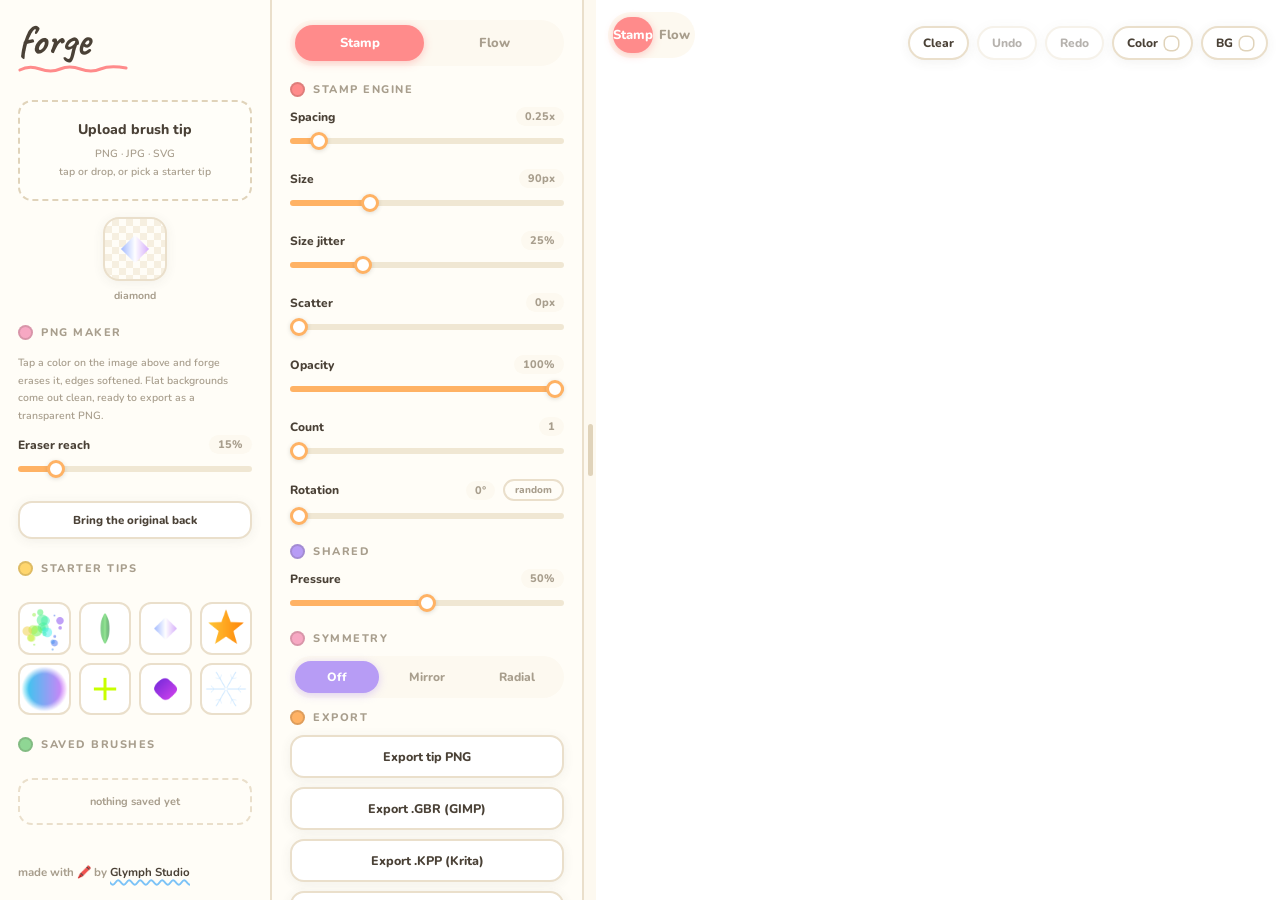
==== commit e0e9b704: "phone shell rebuilt around a bottom sheet The phone audience is the main one, so phones now run thei" ====
--- a/forge-standalone.html
+++ b/forge-standalone.html
@@ -15,6 +15,9 @@
 /* ============================================================
    forge · style.css
    soft crayon on paper. rounded, wobbly, friendly.
+   desktop: three columns with a drag handle.
+   phone: canvas-first app with a bottom sheet. see the media
+   query at the bottom, it is a layout of its own.
    ============================================================ */
 
 :root{
@@ -48,9 +51,10 @@
   font-family:'Nunito', ui-rounded, system-ui, -apple-system, sans-serif;
   font-size:14px;
   -webkit-font-smoothing:antialiased;
-}
-
-button{ font-family:inherit; background:none; border:none; color:inherit; cursor:pointer; }
+  -webkit-tap-highlight-color:transparent;
+}
+
+button{ font-family:inherit; background:none; border:none; color:inherit; cursor:pointer; touch-action:manipulation; }
 input{ font-family:inherit; color:inherit; }
 
 :focus-visible{ outline:2px dashed var(--red); outline-offset:2px; }
@@ -312,10 +316,6 @@
 }
 .seg button.active{ background:var(--purple); color:#fff; box-shadow:0 2px 8px rgba(183,156,245,.45); }
 .seg button:not(.active):hover{ color:var(--ink); }
-
-.mode-seg.mini{ margin:0; padding:3px; gap:3px; }
-.mode-seg.mini button{ padding:6px 12px; font-size:11.5px; flex:none; }
-.bar-spacer{ flex:1; }
 
 /* ~~~~~~~~~~~~~~~~ buttons ~~~~~~~~~~~~~~~~ */
 
@@ -404,6 +404,8 @@
   position:absolute; left:0; top:0; width:1px; height:1px;
   opacity:0; pointer-events:none; border:0; padding:0;
 }
+
+.canvas-actions{ display:flex; align-items:center; gap:8px; margin-left:auto; flex-wrap:wrap; justify-content:flex-end; }
 
 .toast{
   position:absolute; bottom:16px; left:50%;
@@ -485,9 +487,6 @@
 body[data-mode="flow"]  .only-flow{ display:block; }
 body[data-sym="radial"] .only-radial{ display:block; }
 
-.mode-seg.desktop-only{ display:flex; }
-.mode-seg.mini{ display:none; }
-
 /* ~~~~~~~~~~~~~~~~ png maker (cutout) ~~~~~~~~~~~~~~~~ */
 
 .cutout-block{ display:flex; flex-direction:column; gap:4px; }
@@ -507,134 +506,207 @@
 
 .tbtn:disabled{ opacity:.4; pointer-events:none; }
 
-/* ~~~~~~~~~~~~~~~~ mobile chrome (hidden on desktop) ~~~~~~~~~~~~~~~~ */
-
-.mobile-head, .mobile-tabs{ display:none; }
-
-.canvas-actions{ display:flex; align-items:center; gap:8px; margin-left:auto; flex-wrap:wrap; justify-content:flex-end; }
-
-/* ~~~~~~~~~~~~~~~~ phone + tablet · a real mobile layout ~~~~~~~~~~~~~~~~
-   header on top, canvas always in view, bottom tab bar, one tool pane
-   at a time. no horizontal anything. */
+/* ~~~~~~~~~~~~~~~~ phone only chrome (hidden on desktop) ~~~~~~~~~~~~~~~~ */
+
+.mobile-head, .m-dock, .m-scrim, .sheet-head{ display:none; }
+
+/* ~~~~~~~~~~~~~~~~~~~~~~~~~~~~~~~~~~~~~~~~~~~~~~~~~~~~~~~~~~~~~~
+   PHONE · its own app shell
+   header / canvas card / dock / bottom sheet. the canvas is the
+   screen; every tool slides up from the bottom over it.
+   ~~~~~~~~~~~~~~~~~~~~~~~~~~~~~~~~~~~~~~~~~~~~~~~~~~~~~~~~~~~~~~ */
 
 @media (max-width: 960px){
 
-  html, body{ height:100%; overflow:hidden; overscroll-behavior:none; }
+  html, body{
+    height:100%; overflow:hidden;
+    overscroll-behavior:none;
+  }
+  body{
+    position:fixed; left:0; right:0; top:0; bottom:0; width:100%;
+  }
 
   .app{
     flex-direction:column;
     height:100vh; height:100dvh;
     overflow:hidden;
   }
-
-  /* compact header */
+  .app > *{ min-width:0; }
+
+  /* ~~~~ compact header ~~~~ */
   .mobile-head{
     display:flex; align-items:center; justify-content:space-between;
-    flex:none; order:1;
-    padding:10px 14px 8px;
+    flex:none;
+    padding:10px 14px 4px;
   }
   .m-word{
     font-family:'Caveat','Comic Sans MS',cursive;
-    font-weight:700; font-size:27px; line-height:1; color:var(--ink);
-  }
-  .mobile-head .squiggle{ width:78px; height:8px; display:block; margin-top:2px; }
-
-  /* the canvas docks under the header and stays there */
+    font-weight:700; font-size:28px; line-height:1; color:var(--ink);
+  }
+  .mobile-head .squiggle{ width:76px; height:8px; display:block; margin-top:1px; }
+  .mobile-head .tbtn{ padding:8px 13px; }
+
+  /* ~~~~ the canvas is the screen ~~~~ */
   .panel.right{
-    order:2; flex:none;
-    height:46vh; height:46dvh; min-height:270px;
-    border-bottom:2px solid var(--line);
+    flex:1; min-height:0; width:auto;
+    margin:6px 10px 8px;
+    border:2px solid var(--line);
+    border-radius:20px;
+    background:var(--panel);
   }
   .splitter{ display:none; }
 
-  /* mode toggle floats top left over the canvas */
   .canvas-topbar{
-    left:10px; right:auto; top:10px;
+    left:0; right:0; top:8px;
+    justify-content:center;
+  }
+  .canvas-actions{
+    position:absolute; left:8px; right:8px; bottom:10px;
+    margin-left:0;
+    justify-content:center; flex-wrap:wrap; gap:8px;
     pointer-events:none;
   }
-  .canvas-topbar > *{ pointer-events:auto; }
-
-  /* actions float along the bottom of the canvas, thumb friendly */
-  .canvas-actions{
-    position:absolute; left:10px; right:10px; bottom:12px;
-    margin-left:0;
-    display:flex; justify-content:center; flex-wrap:wrap; gap:8px;
-    pointer-events:none;
-  }
   .canvas-actions > *{ pointer-events:auto; }
-  .canvas-actions .tbtn{ box-shadow:0 3px 12px rgba(74,65,54,.16); }
-  .toast{ bottom:70px; }
-
-  /* tool panes: one at a time, each scrolls on its own */
-  .panel.left, .panel.mid{
-    order:3; flex:1 1 0; min-height:0; width:auto;
-    border-right:none; border-top:none;
-    overflow-y:auto; -webkit-overflow-scrolling:touch;
-    padding:16px 16px 28px;
-  }
-  .panel.left{ display:none; }
-  .panel.left .wordmark{ display:none; }
-  .panel.left .section-label:first-of-type{ margin-top:2px; }
-  .credit{ margin-top:20px; padding:12px 0 4px; }
-
-  body[data-mtab="image"]  .panel.left{ display:block; }
-  body[data-mtab="image"]  .panel.mid{ display:none; }
-  body[data-mtab="brush"]  .pane-export{ display:none; }
-  body[data-mtab="export"] .pane-brush{ display:none; }
-
-  .pane-export .btn{ padding:13px 12px; }
-
-  /* bottom tab bar */
-  .mobile-tabs{
-    display:flex; flex:none; order:4;
-    gap:6px;
-    padding:8px 12px calc(8px + env(safe-area-inset-bottom, 0px));
+  .canvas-actions .tbtn{ box-shadow:0 3px 14px rgba(74,65,54,.18); }
+  .canvas-actions .tlabel{ display:none; }
+  .canvas-actions label.tbtn{ padding:9px 11px; }
+  .toast{ bottom:74px; }
+
+  /* ~~~~ dock: mode + tools button ~~~~ */
+  .m-dock{
+    display:flex; align-items:stretch; gap:8px; flex:none;
+    padding:8px 12px calc(10px + env(safe-area-inset-bottom, 0px));
     background:var(--panel);
     border-top:2px solid var(--line);
   }
-  .mobile-tabs button{
-    flex:1; padding:12px 0;
+  .m-dock .mode-seg{ flex:1; margin:0; }
+  .m-dock .mode-seg button{ padding:12px 0; font-size:14px; }
+  .m-tools-btn{
+    flex:none; padding:0 20px;
+    border-radius:99px;
+    background:var(--yellow);
+    border:2px solid var(--line);
+    color:var(--ink);
     font-size:13px; font-weight:800;
-    color:var(--muted);
+    transition:transform .12s;
+  }
+  .m-tools-btn:active{ transform:scale(.95); }
+
+  /* ~~~~ bottom sheet: the tools ~~~~ */
+  .panel.left,
+  .panel.mid{
+    position:fixed; left:0; right:0; bottom:0;
+    width:auto; flex:none;
+    max-height:74vh; max-height:74dvh;
+    border:2px solid var(--line); border-bottom:none;
+    border-radius:24px 24px 0 0;
+    padding:0 18px calc(28px + env(safe-area-inset-bottom, 0px));
+    z-index:50;
+    transform:translateY(104%);
+    visibility:hidden;
+    transition:transform .3s cubic-bezier(.3,.9,.35,1), visibility 0s .3s;
+  }
+  body[data-sheet="image"]  .panel.left,
+  body[data-sheet="brush"]  .panel.mid,
+  body[data-sheet="export"] .panel.mid{
+    transform:translateY(0);
+    visibility:visible;
+    transition:transform .3s cubic-bezier(.3,.9,.35,1);
+    overflow-y:auto; -webkit-overflow-scrolling:touch;
+  }
+
+  .panel.left{ display:flex; flex-direction:column; gap:16px; }
+  .panel.left .wordmark{ display:none; }
+
+  .m-scrim{
+    display:block; position:fixed; inset:0;
+    background:rgba(74,65,54,.34);
+    z-index:45;
+    opacity:0; pointer-events:none;
+    transition:opacity .25s;
+  }
+  body:not([data-sheet="none"]) .m-scrim{ opacity:1; pointer-events:auto; }
+
+  .sheet-head{
+    display:flex; flex-wrap:wrap; align-items:center; gap:8px;
+    position:sticky; top:0; z-index:3;
+    background:var(--panel);
+    margin:0 -8px; padding:6px 8px 10px;
+  }
+  .sheet-grip{
+    flex-basis:100%;
+    display:block; width:46px; height:5px;
+    border-radius:99px; background:var(--line2);
+    margin:2px auto 0;
+  }
+  .sheet-tabs{
+    display:flex; gap:5px; flex:1;
     background:var(--paper);
-    border-radius:99px;
+    border-radius:99px; padding:4px;
+  }
+  .sheet-tabs button{
+    flex:1; padding:10px 0;
+    font-size:12.5px; font-weight:800;
+    color:var(--muted); border-radius:99px;
     transition:all .15s;
   }
-  .mobile-tabs button.active[data-mtab="brush"]{ color:#fff; background:var(--red); box-shadow:0 2px 8px rgba(255,139,139,.5); }
-  .mobile-tabs button.active[data-mtab="image"]{ color:#fff; background:var(--green); box-shadow:0 2px 8px rgba(143,214,148,.5); }
-  .mobile-tabs button.active[data-mtab="export"]{ color:#fff; background:var(--blue); box-shadow:0 2px 8px rgba(124,195,247,.5); }
-}
-
-@media (max-width: 480px){
+  .sheet-tabs button.active[data-sheet-tab="brush"]{ background:var(--red); color:#fff; box-shadow:0 2px 8px rgba(255,139,139,.5); }
+  .sheet-tabs button.active[data-sheet-tab="image"]{ background:var(--green); color:#fff; box-shadow:0 2px 8px rgba(143,214,148,.5); }
+  .sheet-tabs button.active[data-sheet-tab="export"]{ background:var(--blue); color:#fff; box-shadow:0 2px 8px rgba(124,195,247,.5); }
+  .sheet-close{
+    flex:none; width:38px; height:38px;
+    border-radius:50%;
+    background:var(--paper);
+    color:var(--muted); font-size:14px; font-weight:800;
+  }
+  .sheet-close:active{ transform:scale(.92); }
+
+  /* pane switching inside the mid sheet */
+  body[data-sheet="brush"]  .pane-export{ display:none; }
+  body[data-sheet="export"] .pane-brush{ display:none; }
+  .pane-export .btn{ padding:14px 12px; font-size:13px; }
+
+  /* ~~~~ finger sized controls ~~~~ */
+  .row{ margin-bottom:18px; }
+  input[type=range]{ height:30px; }
+  input[type=range]::-webkit-slider-thumb{ width:22px; height:22px; margin-top:-8px; }
+  input[type=range]::-moz-range-thumb{ width:18px; height:18px; }
+  .upload-zone{ padding:22px 14px; }
+  .btn{ padding:13px 12px; }
+  .tbtn{ padding:9px 13px; }
+  .modal input{ font-size:16px; }
+  .credit{ margin-top:22px; padding:12px 0 2px; }
+}
+
+@media (max-width: 420px){
   .canvas-actions .tbtn{ padding:8px 9px; font-size:11px; }
-  .canvas-actions .swatch{ width:11px; height:11px; }
-  .mode-seg.mini button{ padding:6px 9px; font-size:10.5px; }
-  .tbtn{ padding:6px 9px; font-size:11px; }
-}
-
-/* phones: draw on top, pick your tools from the tabs below.
-   on desktop the little handle between the panels still resizes
-   the canvas horizontally. */
-/
+  .canvas-actions .swatch{ width:12px; height:12px; }
+  .tbtn{ padding:8px 10px; font-size:11px; }
+  .m-dock .mode-seg button{ font-size:13px; }
+  .m-tools-btn{ padding:0 14px; font-size:12px; }
+}
+
+/* phone: draw on top, tap Tools for the sheet, pick tabs inside it.
+   desktop: the little handle between the panels still resizes the canvas. */
 
 </style>
 </head>
-<body data-mode="stamp" data-sym="off" data-mtab="brush">
+<body data-mode="stamp" data-sym="off" data-mtab="brush" data-sheet="none">
 
 <div class="app" id="app">
 
-  <!-- ~~~~~~~~~~ mobile header (phones only) ~~~~~~~~~~ -->
+  <!-- ~~~~~~~~~~ phone header (phones only) ~~~~~~~~~~ -->
   <header class="mobile-head">
     <div class="m-brand">
       <div class="m-word">forge</div>
       <svg class="squiggle" viewBox="0 0 120 10" preserveAspectRatio="none" aria-hidden="true">
-        <path d="M2 6 Q 12 1, 24 5 T 46 5 T 68 5 T 90 5 T 118 4" fill="none" stroke="var(--red)" stroke-width="4" stroke-linecap="round"/>
+        <path d="M2 6 Q 12 1, 24 5 T 46 5 T 68 5 T 90 5 T 118 4" fill="none" stroke="var(--red)" stroke-width="5" stroke-linecap="round"/>
       </svg>
     </div>
     <button class="tbtn" data-share>Share ↗</button>
   </header>
 
-  <!-- ~~~~~~~~~~ left: source material ~~~~~~~~~~ -->
+  <!-- ~~~~~~~~~~ left: source material (desktop column · phone sheet) ~~~~~~~~~~ -->
   <aside class="panel left">
     <header class="wordmark">
       forge
@@ -643,20 +715,30 @@
       </svg>
     </header>
 
+    <div class="sheet-head">
+      <span class="sheet-grip" aria-hidden="true"></span>
+      <div class="sheet-tabs" role="tablist">
+        <button data-sheet-tab="brush">Brush</button>
+        <button data-sheet-tab="image">Image</button>
+        <button data-sheet-tab="export">Export</button>
+      </div>
+      <button class="sheet-close" data-sheet-close aria-label="Close tools">✕</button>
+    </div>
+
     <div class="upload-zone" id="uploadZone" role="button" tabindex="0" aria-label="Upload brush tip image">
       <span class="uz-title">Upload brush tip</span>
-      <span class="uz-sub">PNG · JPG · SVG<br>click or drop, or tap a starter tip</span>
+      <span class="uz-sub">PNG · JPG · SVG<br>tap or drop, or pick a starter tip</span>
     </div>
     <input type="file" id="fileInput" accept=".png,.jpg,.jpeg,.svg,image/png,image/jpeg,image/svg+xml" hidden>
 
     <div class="preview-block">
-      <div class="tip-preview"><canvas id="tipPreviewCanvas" width="256" height="256" title="Click a color to erase it"></canvas></div>
+      <div class="tip-preview"><canvas id="tipPreviewCanvas" width="256" height="256" title="Tap a color to erase it"></canvas></div>
       <div class="tip-name" id="tipNameLabel">no tip yet</div>
     </div>
 
     <div class="cutout-block" id="cutoutBlock">
       <div class="section-label dot-pink">Png maker</div>
-      <div class="cutout-hint">Click a color on the image above to erase it. Flat backgrounds come out clean, ready to export as a transparent PNG.</div>
+      <div class="cutout-hint">Tap a color on the image above and forge erases it, edges softened. Flat backgrounds come out clean, ready to export as a transparent PNG.</div>
       <div class="row">
         <div class="row-top"><label for="cutTol">Eraser reach</label><span class="val" id="cutTolVal">15%</span></div>
         <input type="range" id="cutTol" min="0.02" max="1" step="0.01" value="0.15">
@@ -676,8 +758,18 @@
     </footer>
   </aside>
 
-  <!-- ~~~~~~~~~~ middle: brush settings ~~~~~~~~~~ -->
+  <!-- ~~~~~~~~~~ middle: brush settings (desktop column · phone sheet) ~~~~~~~~~~ -->
   <section class="panel mid">
+    <div class="sheet-head">
+      <span class="sheet-grip" aria-hidden="true"></span>
+      <div class="sheet-tabs" role="tablist">
+        <button data-sheet-tab="brush">Brush</button>
+        <button data-sheet-tab="image">Image</button>
+        <button data-sheet-tab="export">Export</button>
+      </div>
+      <button class="sheet-close" data-sheet-close aria-label="Close tools">✕</button>
+    </div>
+
     <div class="pane-brush">
       <div class="mode-seg" role="group" aria-label="Brush mode">
         <button data-mode-btn="stamp" class="active">Stamp</button>
@@ -718,10 +810,10 @@
     </div>
   </section>
 
-  <!-- ~~~~~~~~~~ drag to resize the canvas (desktop) ~~~~~~~~~~ -->
+  <!-- ~~~~~~~~~~ drag to resize the canvas (desktop only) ~~~~~~~~~~ -->
   <div class="splitter" id="splitter" title="Drag to resize the canvas" aria-hidden="true"><span></span></div>
 
-  <!-- ~~~~~~~~~~ right: the canvas ~~~~~~~~~~ -->
+  <!-- ~~~~~~~~~~ the canvas ~~~~~~~~~~ -->
   <section class="panel right" id="canvasPanel">
     <div class="canvas-wrap" id="canvasWrap">
       <canvas id="canvas"></canvas>
@@ -737,11 +829,11 @@
           <button class="tbtn" id="undoBtn" title="Undo (Ctrl+Z)">Undo</button>
           <button class="tbtn" id="redoBtn" title="Redo (Ctrl+Y or Ctrl+Shift+Z)">Redo</button>
           <label class="tbtn" title="Stamp tint color">
-            Color<span class="swatch" id="colorSwatch"></span>
+            <span class="tlabel">Color</span><span class="swatch" id="colorSwatch"></span>
             <input type="color" id="colorInput" value="#ffffff">
           </label>
           <label class="tbtn" title="Canvas background">
-            BG<span class="swatch" id="bgSwatch"></span>
+            <span class="tlabel">BG</span><span class="swatch" id="bgSwatch"></span>
             <input type="color" id="bgInput" value="#ffffff">
           </label>
         </div>
@@ -751,12 +843,17 @@
     </div>
   </section>
 
-  <!-- ~~~~~~~~~~ bottom tab bar (phones only) ~~~~~~~~~~ -->
-  <nav class="mobile-tabs" role="tablist" aria-label="Phone sections">
-    <button data-mtab="brush" class="active">Brush</button>
-    <button data-mtab="image">Image</button>
-    <button data-mtab="export">Export</button>
-  </nav>
+  <!-- ~~~~~~~~~~ phone dock (phones only) ~~~~~~~~~~ -->
+  <div class="m-dock">
+    <div class="mode-seg" role="group" aria-label="Brush mode">
+      <button data-mode-btn="stamp" class="active">Stamp</button>
+      <button data-mode-btn="flow">Flow</button>
+    </div>
+    <button class="m-tools-btn" data-sheet-open>Tools ▲</button>
+  </div>
+
+  <!-- ~~~~~~~~~~ phone scrim (tap to close the sheet) ~~~~~~~~~~ -->
+  <div class="m-scrim" data-sheet-close aria-hidden="true"></div>
 
 </div>
 
@@ -2084,16 +2181,34 @@
     refreshCutTol();
   }
 
-  /* ~~~~~~~~~~~~~~~~ phone tabs ~~~~~~~~~~~~~~~~ */
-
-  function initMobileTabs() {
-    const btns = document.querySelectorAll('.mobile-tabs [data-mtab]');
-    btns.forEach(b => b.addEventListener('click', () => {
-      document.body.dataset.mtab = b.dataset.mtab;
-      btns.forEach(x => x.classList.toggle('active', x === b));
-    }));
+  /* ~~~~~~~~~~~~~~~~ phone shell: bottom sheet + dock ~~~~~~~~~~~~~~~~ */
+
+  function setSheet(s) {
+    if (s !== 'none') Forge.UI._lastSheet = s;
+    document.body.dataset.sheet = s;
+    document.querySelectorAll('[data-sheet-tab]').forEach(b =>
+      b.classList.toggle('active', b.dataset.sheetTab === s));
+  }
+
+  function initPhoneShell() {
+    Forge.UI._lastSheet = 'brush';
+    document.querySelectorAll('[data-sheet-tab]').forEach(b =>
+      b.addEventListener('click', () => {
+        const s = b.dataset.sheetTab;
+        if (s === 'brush' || s === 'export') document.body.dataset.mtab = s;
+        setSheet(s);
+      }));
+
+    document.querySelectorAll('[data-sheet-close]').forEach(b =>
+      b.addEventListener('click', () => setSheet('none')));
+
+    const open = document.querySelector('[data-sheet-open]');
+    if (open) open.addEventListener('click', () => setSheet(Forge.UI._lastSheet || 'brush'));
+
     document.querySelectorAll('[data-share]').forEach(b =>
       b.addEventListener('click', () => Forge.Share.share()));
+
+    setSheet('none');
   }
 
   /* ~~~~~~~~~~~~~~~~ splitter: drag to resize the canvas ~~~~~~~~~~~~~~~~ */
@@ -2386,7 +2501,7 @@
     wireUpload();
     wireModal();
     wireCutout();
-    initMobileTabs();
+    initPhoneShell();
     initSplitter();
     renderSaved();
 
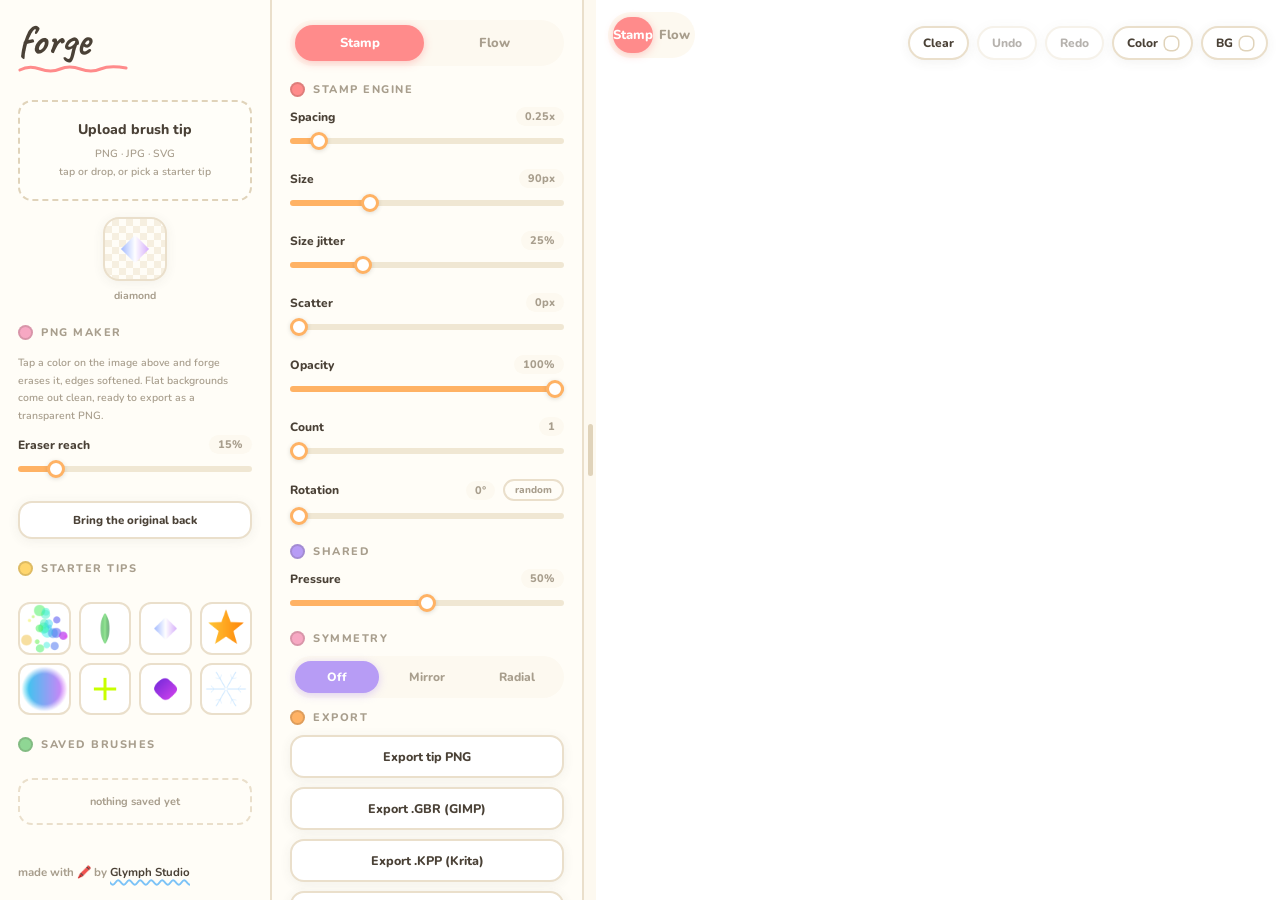
==== commit 96f79514: "fix phone action row overlapping the mode pills The action row was absolutely positioned relative to" ====
--- a/forge-standalone.html
+++ b/forge-standalone.html
@@ -556,10 +556,15 @@
   }
   .splitter{ display:none; }
 
+  /* the top bar becomes an empty shell on phone; the dock owns the mode toggle */
   .canvas-topbar{
-    left:0; right:0; top:8px;
-    justify-content:center;
-  }
+    position:static;
+    padding:0;
+    pointer-events:none;
+  }
+  .canvas-topbar .mode-seg.mini{ display:none; }
+
+  /* actions anchor to the canvas card itself, along its bottom edge */
   .canvas-actions{
     position:absolute; left:8px; right:8px; bottom:10px;
     margin-left:0;
@@ -567,9 +572,13 @@
     pointer-events:none;
   }
   .canvas-actions > *{ pointer-events:auto; }
-  .canvas-actions .tbtn{ box-shadow:0 3px 14px rgba(74,65,54,.18); }
+  .canvas-actions .tbtn{ box-shadow:0 3px 14px rgba(74,65,54,.2); }
   .canvas-actions .tlabel{ display:none; }
-  .canvas-actions label.tbtn{ padding:9px 11px; }
+  .canvas-actions label.tbtn{ padding:10px 11px; }
+  .canvas-actions .swatch{
+    width:16px; height:16px;
+    box-shadow:0 0 0 1.5px var(--line2), inset 0 1px 4px rgba(74,65,54,.22);
+  }
   .toast{ bottom:74px; }
 
   /* ~~~~ dock: mode + tools button ~~~~ */
@@ -830,11 +839,11 @@
           <button class="tbtn" id="redoBtn" title="Redo (Ctrl+Y or Ctrl+Shift+Z)">Redo</button>
           <label class="tbtn" title="Stamp tint color">
             <span class="tlabel">Color</span><span class="swatch" id="colorSwatch"></span>
-            <input type="color" id="colorInput" value="#ffffff">
+            <input type="color" id="colorInput" value="#ffffff" aria-label="Stamp tint color">
           </label>
           <label class="tbtn" title="Canvas background">
             <span class="tlabel">BG</span><span class="swatch" id="bgSwatch"></span>
-            <input type="color" id="bgInput" value="#ffffff">
+            <input type="color" id="bgInput" value="#ffffff" aria-label="Canvas background color">
           </label>
         </div>
       </div>
